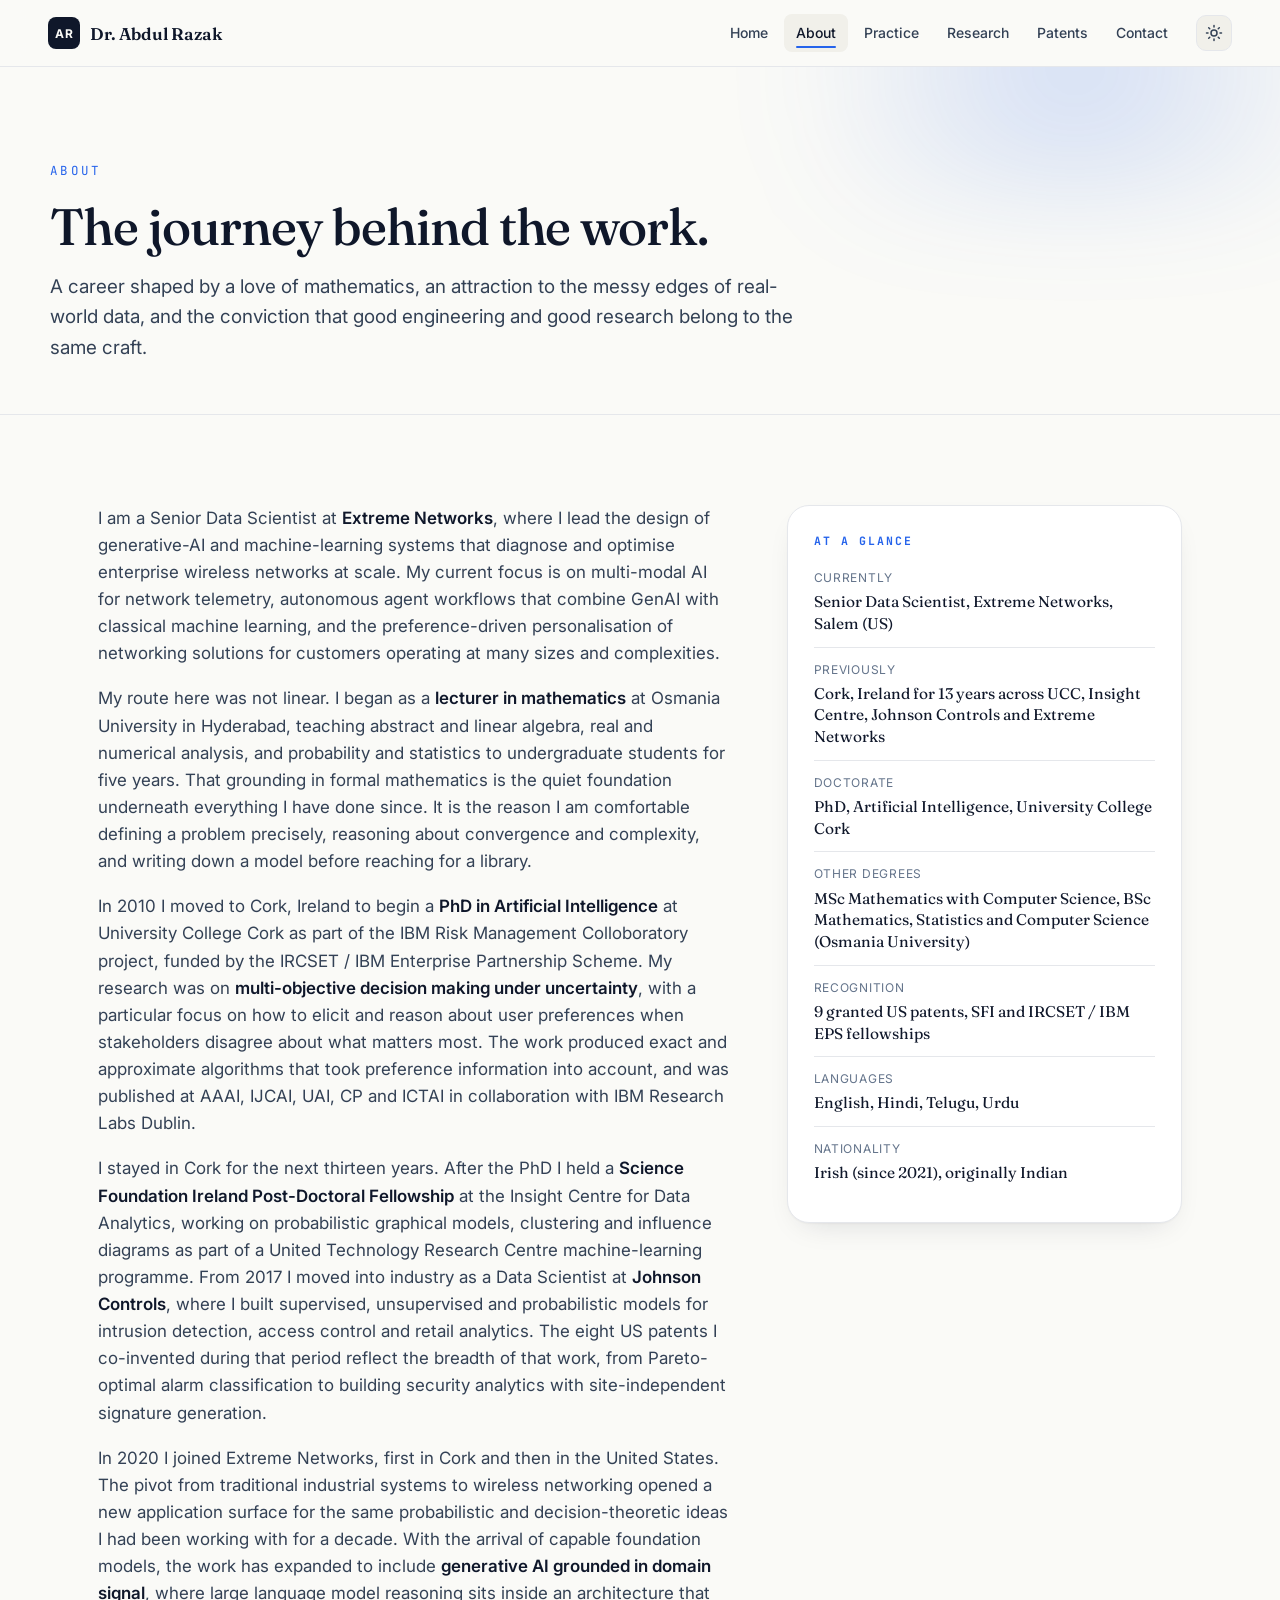
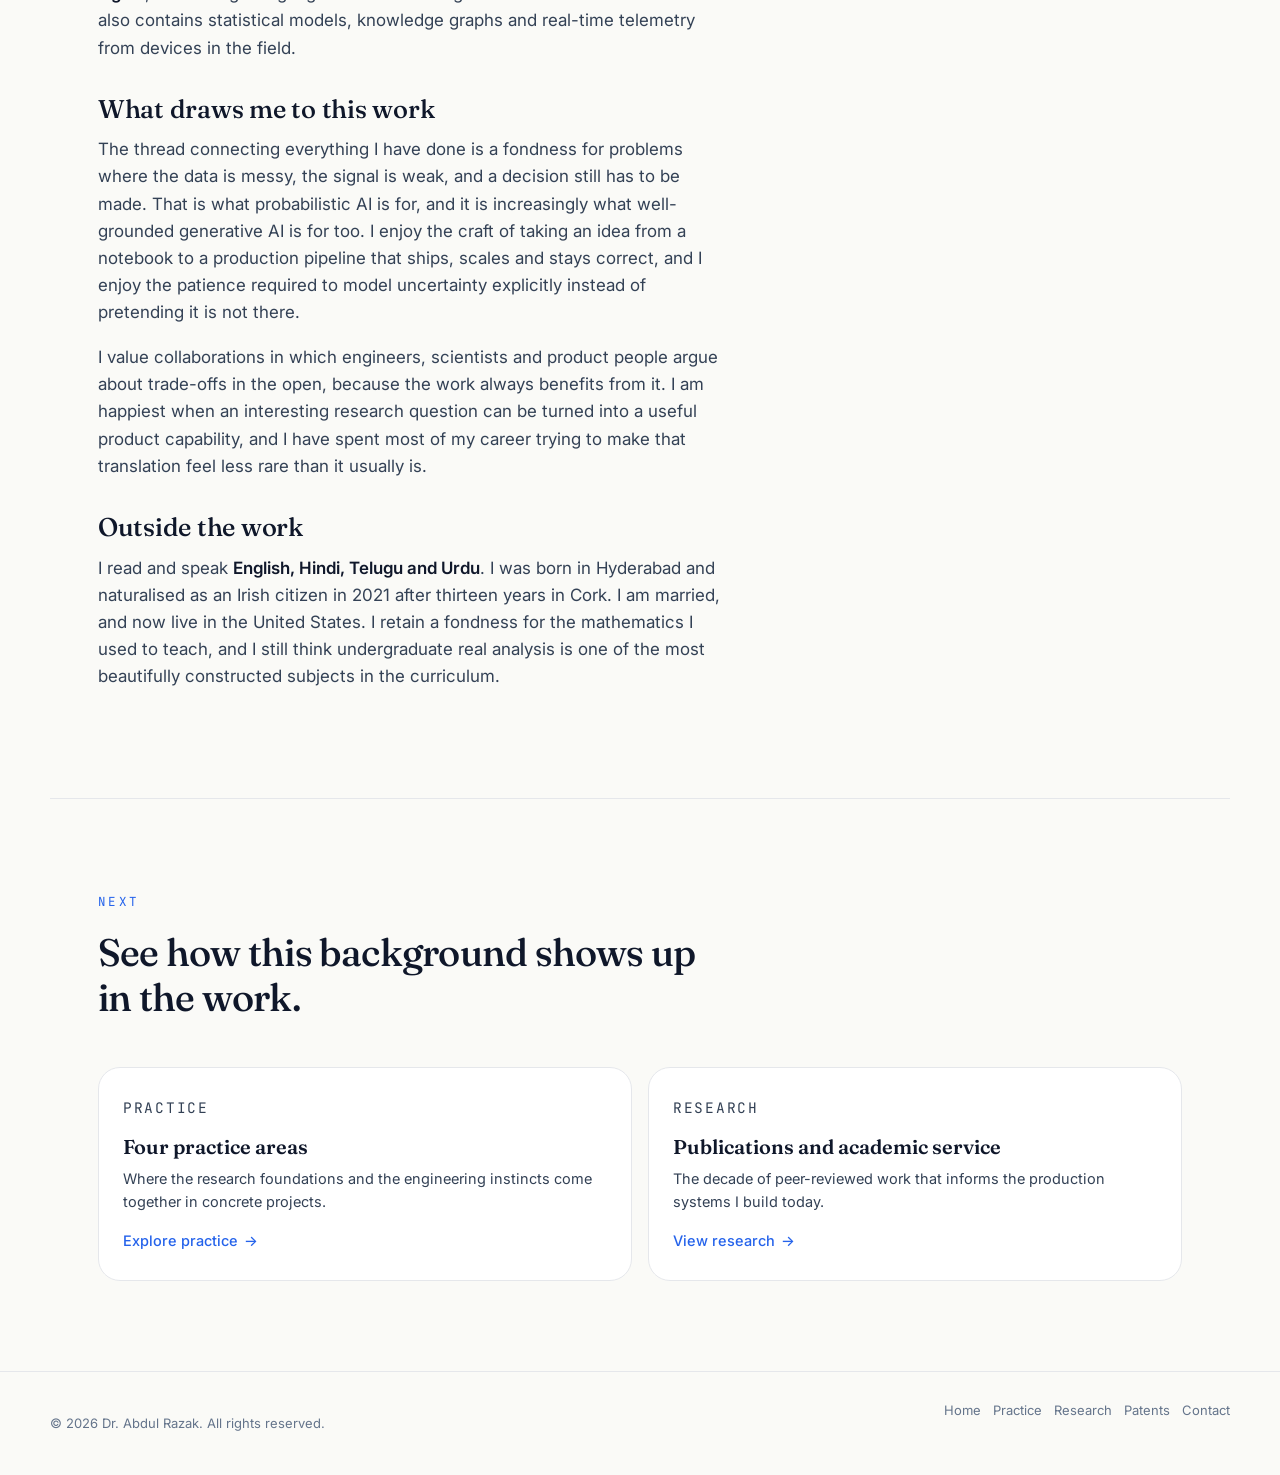
==== about.html @ fa335132 "Restructure into multi-page site with thematic practice areas Six pages: Home, About, Practice, Rese" ====
<!doctype html>
<html lang="en">
<head>
  <meta charset="utf-8" />
  <meta name="viewport" content="width=device-width, initial-scale=1" />
  <title>About, Dr. Abdul Razak</title>
  <meta name="description" content="The story behind the work: from teaching mathematics in Hyderabad to AI research in Cork and production GenAI in the United States." />

  <link rel="preconnect" href="https://fonts.googleapis.com" />
  <link rel="preconnect" href="https://fonts.gstatic.com" crossorigin />
  <link href="https://fonts.googleapis.com/css2?family=Fraunces:opsz,wght@9..144,300;9..144,400;9..144,500;9..144,600;9..144,700&family=Inter:wght@300;400;500;600;700&family=JetBrains+Mono:wght@400;500&display=swap" rel="stylesheet" />
  <link rel="stylesheet" href="assets/css/style.css" />
  <link rel="icon" type="image/svg+xml" href="data:image/svg+xml,%3Csvg xmlns='http://www.w3.org/2000/svg' viewBox='0 0 100 100'%3E%3Crect width='100' height='100' rx='22' fill='%23111827'/%3E%3Ctext x='50' y='62' text-anchor='middle' font-family='Inter,sans-serif' font-size='44' font-weight='700' fill='%23f8fafc'%3EAR%3C/text%3E%3C/svg%3E" />
</head>
<body>
  <a class="skip-link" href="#main">Skip to content</a>

  <header class="topbar">
    <a class="brand" href="./" aria-label="Home">
      <span class="brand-mark" aria-hidden="true">AR</span>
      <span class="brand-text">Dr. Abdul Razak</span>
    </a>
    <nav class="nav" aria-label="Primary">
      <a href="./">Home</a>
      <a href="about.html" aria-current="page">About</a>
      <a href="work.html">Practice</a>
      <a href="research.html">Research</a>
      <a href="patents.html">Patents</a>
      <a href="contact.html">Contact</a>
    </nav>
    <button class="theme-toggle" id="themeToggle" type="button" aria-label="Toggle color theme">
      <svg class="icon-sun" viewBox="0 0 24 24" fill="none" stroke="currentColor" stroke-width="2" stroke-linecap="round" stroke-linejoin="round" aria-hidden="true"><circle cx="12" cy="12" r="4"/><path d="M12 2v2M12 20v2M4.93 4.93l1.41 1.41M17.66 17.66l1.41 1.41M2 12h2M20 12h2M4.93 19.07l1.41-1.41M17.66 6.34l1.41-1.41"/></svg>
      <svg class="icon-moon" viewBox="0 0 24 24" fill="none" stroke="currentColor" stroke-width="2" stroke-linecap="round" stroke-linejoin="round" aria-hidden="true"><path d="M21 12.79A9 9 0 1 1 11.21 3 7 7 0 0 0 21 12.79z"/></svg>
    </button>
  </header>

  <main id="main">
    <section class="page-hero">
      <div class="page-hero-inner">
        <p class="eyebrow">About</p>
        <h1>The journey behind the work.</h1>
        <p class="lede">
          A career shaped by a love of mathematics, an attraction to the messy edges of real-world data,
          and the conviction that good engineering and good research belong to the same craft.
        </p>
      </div>
    </section>

    <section class="section">
      <div class="about-grid">
        <div class="prose">
          <h2 class="visually-hidden" style="position:absolute;left:-9999px">A short biography</h2>

          <p>
            I am a Senior Data Scientist at <strong>Extreme Networks</strong>, where I lead the design
            of generative-AI and machine-learning systems that diagnose and optimise enterprise wireless
            networks at scale. My current focus is on multi-modal AI for network telemetry, autonomous
            agent workflows that combine GenAI with classical machine learning, and the preference-driven
            personalisation of networking solutions for customers operating at many sizes and complexities.
          </p>

          <p>
            My route here was not linear. I began as a <strong>lecturer in mathematics</strong> at
            Osmania University in Hyderabad, teaching abstract and linear algebra, real and numerical
            analysis, and probability and statistics to undergraduate students for five years. That
            grounding in formal mathematics is the quiet foundation underneath everything I have done
            since. It is the reason I am comfortable defining a problem precisely, reasoning about
            convergence and complexity, and writing down a model before reaching for a library.
          </p>

          <p>
            In 2010 I moved to Cork, Ireland to begin a <strong>PhD in Artificial Intelligence</strong>
            at University College Cork as part of the IBM Risk Management Colloboratory project, funded
            by the IRCSET / IBM Enterprise Partnership Scheme. My research was on
            <strong>multi-objective decision making under uncertainty</strong>, with a particular focus
            on how to elicit and reason about user preferences when stakeholders disagree about what
            matters most. The work produced exact and approximate algorithms that took preference
            information into account, and was published at AAAI, IJCAI, UAI, CP and ICTAI in
            collaboration with IBM Research Labs Dublin.
          </p>

          <p>
            I stayed in Cork for the next thirteen years. After the PhD I held a
            <strong>Science Foundation Ireland Post-Doctoral Fellowship</strong> at the Insight Centre
            for Data Analytics, working on probabilistic graphical models, clustering and influence
            diagrams as part of a United Technology Research Centre machine-learning programme. From
            2017 I moved into industry as a Data Scientist at <strong>Johnson Controls</strong>, where
            I built supervised, unsupervised and probabilistic models for intrusion detection, access
            control and retail analytics. The eight US patents I co-invented during that period reflect
            the breadth of that work, from Pareto-optimal alarm classification to building security
            analytics with site-independent signature generation.
          </p>

          <p>
            In 2020 I joined Extreme Networks, first in Cork and then in the United States. The pivot
            from traditional industrial systems to wireless networking opened a new application surface
            for the same probabilistic and decision-theoretic ideas I had been working with for a
            decade. With the arrival of capable foundation models, the work has expanded to include
            <strong>generative AI grounded in domain signal</strong>, where large language model
            reasoning sits inside an architecture that also contains statistical models, knowledge
            graphs and real-time telemetry from devices in the field.
          </p>

          <h2 style="font-family:var(--serif);font-weight:500;font-size:1.6rem;line-height:1.2;letter-spacing:-0.01em;margin:32px 0 12px;color:var(--ink)">What draws me to this work</h2>

          <p>
            The thread connecting everything I have done is a fondness for problems where the data is
            messy, the signal is weak, and a decision still has to be made. That is what probabilistic
            AI is for, and it is increasingly what well-grounded generative AI is for too. I enjoy the
            craft of taking an idea from a notebook to a production pipeline that ships, scales and
            stays correct, and I enjoy the patience required to model uncertainty explicitly instead
            of pretending it is not there.
          </p>

          <p>
            I value collaborations in which engineers, scientists and product people argue about
            trade-offs in the open, because the work always benefits from it. I am happiest when an
            interesting research question can be turned into a useful product capability, and I have
            spent most of my career trying to make that translation feel less rare than it usually is.
          </p>

          <h2 style="font-family:var(--serif);font-weight:500;font-size:1.6rem;line-height:1.2;letter-spacing:-0.01em;margin:32px 0 12px;color:var(--ink)">Outside the work</h2>

          <p>
            I read and speak <strong>English, Hindi, Telugu and Urdu</strong>. I was born in Hyderabad
            and naturalised as an Irish citizen in 2021 after thirteen years in Cork. I am married, and
            now live in the United States. I retain a fondness for the mathematics I used to teach, and
            I still think undergraduate real analysis is one of the most beautifully constructed
            subjects in the curriculum.
          </p>
        </div>

        <aside class="about-side" aria-label="At a glance">
          <h3>At a glance</h3>
          <dl>
            <div>
              <dt>Currently</dt>
              <dd>Senior Data Scientist, Extreme Networks, Salem (US)</dd>
            </div>
            <div>
              <dt>Previously</dt>
              <dd>Cork, Ireland for 13 years across UCC, Insight Centre, Johnson Controls and Extreme Networks</dd>
            </div>
            <div>
              <dt>Doctorate</dt>
              <dd>PhD, Artificial Intelligence, University College Cork</dd>
            </div>
            <div>
              <dt>Other degrees</dt>
              <dd>MSc Mathematics with Computer Science, BSc Mathematics, Statistics and Computer Science (Osmania University)</dd>
            </div>
            <div>
              <dt>Recognition</dt>
              <dd>9 granted US patents, SFI and IRCSET / IBM EPS fellowships</dd>
            </div>
            <div>
              <dt>Languages</dt>
              <dd>English, Hindi, Telugu, Urdu</dd>
            </div>
            <div>
              <dt>Nationality</dt>
              <dd>Irish (since 2021), originally Indian</dd>
            </div>
          </dl>
        </aside>
      </div>
    </section>

    <section class="section">
      <header class="section-head">
        <p class="section-eyebrow">Next</p>
        <h2>See how this background shows up in the work.</h2>
      </header>
      <div class="navcards">
        <a class="navcard" href="work.html">
          <p class="navcard-eyebrow">Practice</p>
          <h3>Four practice areas</h3>
          <p>Where the research foundations and the engineering instincts come together in concrete projects.</p>
          <span class="btn-arrow">Explore practice</span>
        </a>
        <a class="navcard" href="research.html">
          <p class="navcard-eyebrow">Research</p>
          <h3>Publications and academic service</h3>
          <p>The decade of peer-reviewed work that informs the production systems I build today.</p>
          <span class="btn-arrow">View research</span>
        </a>
      </div>
    </section>
  </main>

  <footer class="foot">
    <div class="foot-inner">
      <p>&copy; <span id="year"></span> Dr. Abdul Razak. All rights reserved.</p>
      <nav class="foot-nav" aria-label="Site sections">
        <a href="./">Home</a>
        <a href="work.html">Practice</a>
        <a href="research.html">Research</a>
        <a href="patents.html">Patents</a>
        <a href="contact.html">Contact</a>
      </nav>
    </div>
  </footer>

  <script src="assets/js/main.js" defer></script>
</body>
</html>
---- assets/css/style.css ----
:root {
  --bg: #fafaf7;
  --bg-elev: #ffffff;
  --bg-soft: #f1f0ea;
  --ink: #0f172a;
  --ink-soft: #334155;
  --ink-mute: #64748b;
  --line: #e5e7eb;
  --line-strong: #cbd5e1;
  --accent: #2563eb;
  --accent-deep: #1d4ed8;
  --accent-soft: #dbeafe;
  --gold: #b45309;
  --shadow: 0 1px 2px rgba(15, 23, 42, 0.04), 0 12px 32px -16px rgba(15, 23, 42, 0.18);
  --shadow-lg: 0 2px 4px rgba(15, 23, 42, 0.05), 0 32px 64px -32px rgba(15, 23, 42, 0.25);
  --radius: 14px;
  --radius-lg: 22px;
  --maxw: 1180px;
  --maxw-text: 760px;
  --serif: "Fraunces", "Iowan Old Style", "Apple Garamond", Georgia, serif;
  --sans: "Inter", system-ui, -apple-system, "Segoe UI", Roboto, sans-serif;
  --mono: "JetBrains Mono", ui-monospace, SFMono-Regular, Menlo, monospace;
}

html[data-theme="dark"] {
  --bg: #0b1020;
  --bg-elev: #111729;
  --bg-soft: #161e36;
  --ink: #f1f5f9;
  --ink-soft: #cbd5e1;
  --ink-mute: #94a3b8;
  --line: #1f2a44;
  --line-strong: #2c3a5c;
  --accent: #60a5fa;
  --accent-deep: #93c5fd;
  --accent-soft: #1e3a8a;
  --gold: #fbbf24;
  --shadow: 0 1px 2px rgba(0, 0, 0, 0.3), 0 16px 40px -16px rgba(0, 0, 0, 0.55);
  --shadow-lg: 0 2px 4px rgba(0, 0, 0, 0.35), 0 40px 80px -32px rgba(0, 0, 0, 0.65);
}

* { box-sizing: border-box; }
html { scroll-behavior: smooth; }
html, body {
  margin: 0;
  background: var(--bg);
  color: var(--ink);
  font-family: var(--sans);
  font-size: 16px;
  line-height: 1.6;
  -webkit-font-smoothing: antialiased;
  text-rendering: optimizeLegibility;
}
img, svg { max-width: 100%; display: block; }
a {
  color: var(--accent);
  text-decoration: none;
  text-underline-offset: 3px;
  transition: color 160ms ease;
}
a:hover { color: var(--accent-deep); text-decoration: underline; }

.skip-link {
  position: absolute; top: -100px; left: 16px;
  background: var(--ink); color: var(--bg);
  padding: 10px 14px; border-radius: 8px;
  z-index: 100;
}
.skip-link:focus { top: 16px; }

/* ---------- Topbar ---------- */
.topbar {
  position: sticky; top: 0; z-index: 50;
  display: flex; align-items: center; gap: 16px;
  padding: 14px clamp(20px, 4vw, 48px);
  background: color-mix(in oklab, var(--bg) 88%, transparent);
  backdrop-filter: saturate(140%) blur(12px);
  -webkit-backdrop-filter: saturate(140%) blur(12px);
  border-bottom: 1px solid var(--line);
}

.brand {
  display: inline-flex; align-items: center; gap: 10px;
  color: var(--ink); font-weight: 600;
}
.brand:hover { text-decoration: none; color: var(--ink); }

.brand-mark {
  display: inline-grid; place-items: center;
  width: 32px; height: 32px;
  background: var(--ink); color: var(--bg);
  border-radius: 8px;
  font-family: var(--sans);
  font-weight: 700; font-size: 12px; letter-spacing: 0.5px;
}

.brand-text { font-family: var(--serif); font-size: 17px; letter-spacing: -0.01em; }

.nav {
  display: flex; flex-wrap: wrap; gap: 4px;
  margin-left: auto;
}
.nav a {
  position: relative;
  padding: 8px 12px;
  color: var(--ink-soft);
  font-size: 14px; font-weight: 500;
  border-radius: 8px;
  transition: background 160ms ease, color 160ms ease;
}
.nav a:hover {
  color: var(--ink); background: var(--bg-soft); text-decoration: none;
}
.nav a[aria-current="page"] {
  color: var(--ink);
  background: var(--bg-soft);
}
.nav a[aria-current="page"]::after {
  content: "";
  position: absolute;
  left: 12px; right: 12px; bottom: 4px;
  height: 2px;
  background: var(--accent);
  border-radius: 2px;
}

.theme-toggle {
  display: inline-grid; place-items: center;
  width: 36px; height: 36px;
  background: var(--bg-soft);
  color: var(--ink-soft);
  border: 1px solid var(--line);
  border-radius: 10px;
  cursor: pointer;
  transition: background 160ms ease, color 160ms ease;
}
.theme-toggle:hover { color: var(--ink); background: var(--bg-elev); }
.theme-toggle svg { width: 18px; height: 18px; }
.theme-toggle .icon-moon { display: none; }
html[data-theme="dark"] .theme-toggle .icon-sun { display: none; }
html[data-theme="dark"] .theme-toggle .icon-moon { display: block; }

/* ---------- Home hero ---------- */
.hero {
  position: relative;
  padding: clamp(56px, 9vw, 120px) clamp(20px, 4vw, 48px) clamp(40px, 6vw, 80px);
  overflow: hidden;
}

.hero::before {
  content: "";
  position: absolute; inset: -30% -10% auto auto;
  width: 70%; height: 70%;
  background: radial-gradient(circle at 30% 40%, color-mix(in oklab, var(--accent) 22%, transparent), transparent 60%);
  filter: blur(40px);
  pointer-events: none;
  z-index: 0;
}
.hero::after {
  content: "";
  position: absolute; inset: auto auto -30% -10%;
  width: 60%; height: 60%;
  background: radial-gradient(circle at 70% 60%, color-mix(in oklab, var(--gold) 16%, transparent), transparent 60%);
  filter: blur(50px);
  pointer-events: none;
  z-index: 0;
}

.hero-grid {
  position: relative; z-index: 1;
  max-width: var(--maxw);
  margin: 0 auto;
  display: grid;
  grid-template-columns: minmax(0, 1.6fr) minmax(0, 1fr);
  gap: clamp(32px, 5vw, 80px);
  align-items: center;
}
@media (max-width: 880px) { .hero-grid { grid-template-columns: 1fr; } }

.eyebrow, .section-eyebrow {
  display: inline-block;
  font-family: var(--mono);
  font-size: 12.5px;
  letter-spacing: 0.18em;
  text-transform: uppercase;
  color: var(--accent);
  margin: 0 0 18px;
}

.display {
  font-family: var(--serif);
  font-weight: 500;
  font-size: clamp(2.6rem, 6vw, 4.4rem);
  line-height: 1.04;
  letter-spacing: -0.02em;
  margin: 0 0 22px;
  color: var(--ink);
}

.lede {
  font-size: clamp(1.05rem, 1.6vw, 1.2rem);
  color: var(--ink-soft);
  max-width: 60ch;
  margin: 0 0 28px;
}
.lede em { font-style: italic; color: var(--ink); }

.hero-cta {
  display: flex; flex-wrap: wrap; gap: 12px;
  margin-bottom: 28px;
}

.btn {
  display: inline-flex; align-items: center; gap: 8px;
  padding: 12px 20px;
  border-radius: 999px;
  font-weight: 500;
  font-size: 14.5px;
  border: 1px solid transparent;
  cursor: pointer;
  transition: transform 160ms ease, background 160ms ease, color 160ms ease, border-color 160ms ease, box-shadow 160ms ease;
}
.btn:hover { text-decoration: none; transform: translateY(-1px); }

.btn-primary {
  background: var(--ink); color: var(--bg);
  box-shadow: var(--shadow);
}
.btn-primary:hover { background: var(--accent-deep); color: #fff; }

.btn-ghost {
  background: transparent;
  color: var(--ink);
  border-color: var(--line-strong);
}
.btn-ghost:hover { border-color: var(--ink); background: var(--bg-elev); }
.btn-ghost svg { width: 16px; height: 16px; }

.btn-arrow {
  display: inline-flex; align-items: center; gap: 6px;
  font-family: var(--sans);
  font-weight: 500;
  font-size: 14.5px;
}
.btn-arrow::after {
  content: "\2192";
  transition: transform 200ms ease;
}
.btn-arrow:hover::after { transform: translateX(4px); }

/* Quicklinks (used on Contact) */
.quicklinks {
  list-style: none; padding: 0; margin: 0;
  display: flex; flex-wrap: wrap; gap: 6px 4px;
}
.quicklinks li::after {
  content: "\b7";
  color: var(--ink-mute);
  margin-left: 4px;
}
.quicklinks li:last-child::after { content: ""; }
.quicklinks a {
  display: inline-block;
  font-size: 13.5px;
  color: var(--ink-mute);
  padding: 4px 6px;
  border-radius: 6px;
}
.quicklinks a:hover { color: var(--accent); background: var(--bg-soft); text-decoration: none; }

.hero-stats {
  display: grid;
  grid-template-columns: 1fr 1fr;
  gap: 12px;
  padding: 24px;
  background: var(--bg-elev);
  border: 1px solid var(--line);
  border-radius: var(--radius-lg);
  box-shadow: var(--shadow-lg);
}

.stat {
  display: flex; flex-direction: column; gap: 4px;
  padding: 16px;
  background: var(--bg-soft);
  border-radius: var(--radius);
}
.stat-num {
  font-family: var(--serif);
  font-weight: 600;
  font-size: clamp(1.8rem, 3vw, 2.4rem);
  color: var(--ink);
  letter-spacing: -0.02em;
  line-height: 1;
}
.stat-label {
  font-size: 12.5px;
  color: var(--ink-mute);
  letter-spacing: 0.02em;
}

/* ---------- Inner-page hero (used on every page except Home) ---------- */
.page-hero {
  position: relative;
  padding: clamp(48px, 7vw, 96px) clamp(20px, 4vw, 48px) clamp(28px, 4vw, 56px);
  overflow: hidden;
  border-bottom: 1px solid var(--line);
}
.page-hero::before {
  content: "";
  position: absolute; inset: -40% -20% auto auto;
  width: 60%; height: 80%;
  background: radial-gradient(circle at 40% 50%, color-mix(in oklab, var(--accent) 18%, transparent), transparent 60%);
  filter: blur(50px);
  pointer-events: none;
  z-index: 0;
}
.page-hero-inner {
  position: relative; z-index: 1;
  max-width: var(--maxw);
  margin: 0 auto;
}
.page-hero h1 {
  font-family: var(--serif);
  font-weight: 500;
  font-size: clamp(2rem, 4.5vw, 3.2rem);
  line-height: 1.08;
  letter-spacing: -0.02em;
  margin: 0 0 18px;
  color: var(--ink);
  max-width: 22ch;
}
.page-hero .lede {
  font-size: clamp(1.05rem, 1.5vw, 1.18rem);
  max-width: 64ch;
  margin: 0;
}

/* ---------- Generic sections ---------- */
.section {
  max-width: var(--maxw);
  margin: 0 auto;
  padding: clamp(56px, 7vw, 96px) clamp(20px, 4vw, 48px);
}
.section + .section { border-top: 1px solid var(--line); }

.section-head {
  margin: 0 0 clamp(28px, 4vw, 48px);
  max-width: 60ch;
}
.section-head.center { margin-inline: auto; text-align: center; }
.section-head h2 {
  font-family: var(--serif);
  font-weight: 500;
  font-size: clamp(1.7rem, 3.2vw, 2.4rem);
  line-height: 1.15;
  letter-spacing: -0.02em;
  margin: 0;
  color: var(--ink);
}
.section-sub {
  margin-top: 14px;
  color: var(--ink-mute);
  font-size: 15px;
}

.prose p {
  font-size: 1.06rem;
  color: var(--ink-soft);
  max-width: var(--maxw-text);
  margin: 0 0 18px;
}
.prose strong { color: var(--ink); font-weight: 600; }
.prose em { color: var(--ink); font-style: italic; }

/* ---------- Practice area (work page) ---------- */
.practice {
  display: grid;
  grid-template-columns: minmax(0, 220px) minmax(0, 1fr);
  gap: clamp(20px, 4vw, 56px);
  padding: clamp(36px, 5vw, 56px) 0;
  border-top: 1px solid var(--line);
}
.practice:first-of-type { border-top: none; padding-top: 0; }
@media (max-width: 760px) { .practice { grid-template-columns: 1fr; } }

.practice-side {
  display: flex; flex-direction: column; gap: 12px;
  position: sticky;
  top: 90px;
  align-self: start;
}
@media (max-width: 760px) { .practice-side { position: static; } }

.practice-num {
  font-family: var(--mono);
  font-size: 11.5px;
  letter-spacing: 0.18em;
  color: var(--ink-mute);
}
.practice-side h3 {
  font-family: var(--serif);
  font-weight: 500;
  font-size: 1.55rem;
  line-height: 1.15;
  letter-spacing: -0.01em;
  margin: 0;
  color: var(--ink);
}
.practice-tag {
  display: inline-block;
  font-family: var(--mono);
  font-size: 11.5px;
  letter-spacing: 0.08em;
  color: var(--gold);
}

.practice-body p {
  font-size: 1.05rem;
  color: var(--ink-soft);
  max-width: 64ch;
  margin: 0 0 16px;
}
.practice-body strong { color: var(--ink); font-weight: 600; }
.practice-body em { color: var(--ink); font-style: italic; }

.practice-pillset {
  display: flex; flex-wrap: wrap; gap: 6px;
  margin-top: 18px;
  padding-top: 18px;
  border-top: 1px dashed var(--line);
}
.practice-pillset span {
  display: inline-block;
  padding: 4px 10px;
  font-family: var(--mono);
  font-size: 11.5px;
  letter-spacing: 0.02em;
  color: var(--ink-soft);
  background: var(--bg-soft);
  border: 1px solid var(--line);
  border-radius: 999px;
}

.practice-foot {
  margin-top: 8px;
  font-family: var(--mono);
  font-size: 12px;
  letter-spacing: 0.06em;
  color: var(--ink-mute);
}

/* ---------- About ---------- */
.about-grid {
  display: grid;
  grid-template-columns: minmax(0, 1.6fr) minmax(0, 1fr);
  gap: clamp(28px, 5vw, 56px);
  align-items: start;
}
@media (max-width: 880px) { .about-grid { grid-template-columns: 1fr; } }

.about-side {
  padding: 26px;
  background: var(--bg-elev);
  border: 1px solid var(--line);
  border-radius: var(--radius-lg);
  box-shadow: var(--shadow);
  position: sticky;
  top: 90px;
}
@media (max-width: 880px) { .about-side { position: static; } }

.about-side h3 {
  font-family: var(--mono);
  font-size: 11.5px;
  letter-spacing: 0.18em;
  text-transform: uppercase;
  color: var(--accent);
  margin: 0 0 18px;
}
.about-side dl { margin: 0; }
.about-side dl > div {
  padding: 12px 0;
  border-top: 1px solid var(--line);
}
.about-side dl > div:first-child { border-top: none; padding-top: 0; }
.about-side dt {
  font-size: 12px;
  letter-spacing: 0.06em;
  text-transform: uppercase;
  color: var(--ink-mute);
  margin-bottom: 4px;
}
.about-side dd {
  margin: 0;
  font-family: var(--serif);
  font-size: 15.5px;
  color: var(--ink);
  line-height: 1.4;
}
.about-side .muted {
  font-family: var(--sans);
  font-size: 13px;
  color: var(--ink-mute);
}

/* ---------- Cards (used on multiple pages) ---------- */
.cards {
  display: grid;
  grid-template-columns: repeat(auto-fill, minmax(280px, 1fr));
  gap: 16px;
}
.card {
  position: relative;
  display: flex; flex-direction: column;
  padding: 22px;
  background: var(--bg-elev);
  border: 1px solid var(--line);
  border-radius: var(--radius);
  transition: transform 200ms ease, box-shadow 200ms ease, border-color 200ms ease;
}
.card:hover {
  transform: translateY(-2px);
  box-shadow: var(--shadow);
  border-color: var(--line-strong);
}
.card-year, .card-venue {
  display: inline-block;
  font-family: var(--mono);
  font-size: 11.5px;
  letter-spacing: 0.1em;
  text-transform: uppercase;
  color: var(--ink-mute);
  margin: 0 0 10px;
}
.card.pub .card-venue {
  color: var(--gold);
  font-weight: 600;
}
.card h3 {
  font-family: var(--serif);
  font-weight: 500;
  font-size: 1.05rem;
  line-height: 1.35;
  letter-spacing: -0.005em;
  margin: 0 0 12px;
  color: var(--ink);
}
.card-authors {
  margin: auto 0 0;
  font-size: 13px;
  color: var(--ink-mute);
}

/* Nav cards (home page) */
.navcards {
  display: grid;
  grid-template-columns: repeat(auto-fit, minmax(260px, 1fr));
  gap: 16px;
}
.navcard {
  position: relative;
  display: flex; flex-direction: column;
  padding: 28px 24px;
  background: var(--bg-elev);
  border: 1px solid var(--line);
  border-radius: var(--radius-lg);
  color: var(--ink);
  overflow: hidden;
  transition: transform 220ms ease, box-shadow 220ms ease, border-color 220ms ease;
}
.navcard:hover {
  color: var(--ink);
  text-decoration: none;
  transform: translateY(-2px);
  box-shadow: var(--shadow);
  border-color: var(--line-strong);
}
.navcard::before {
  content: "";
  position: absolute;
  inset: auto 0 0 0;
  height: 3px;
  background: linear-gradient(90deg, var(--accent), color-mix(in oklab, var(--gold) 80%, var(--accent)));
  transform: scaleX(0);
  transform-origin: left center;
  transition: transform 320ms ease;
}
.navcard:hover::before { transform: scaleX(1); }

.navcard-eyebrow {
  font-family: var(--mono);
  font-size: 11.5px;
  letter-spacing: 0.12em;
  text-transform: uppercase;
  color: var(--accent);
  margin: 0 0 10px;
}
.navcard h3 {
  font-family: var(--serif);
  font-weight: 600;
  font-size: 1.25rem;
  line-height: 1.2;
  margin: 0 0 8px;
  color: var(--ink);
}
.navcard p {
  margin: 0 0 16px;
  font-size: 14.5px;
  color: var(--ink-soft);
}
.navcard .btn-arrow { margin-top: auto; color: var(--accent); }

/* ---------- Education ---------- */
.edu {
  display: grid;
  grid-template-columns: repeat(auto-fit, minmax(280px, 1fr));
  gap: 16px;
}
.edu-item {
  padding: 22px;
  background: var(--bg-elev);
  border: 1px solid var(--line);
  border-radius: var(--radius);
}
.edu-period {
  font-family: var(--mono);
  font-size: 12px;
  letter-spacing: 0.08em;
  color: var(--ink-mute);
  margin: 0 0 8px;
}
.edu-item h3 {
  font-family: var(--serif);
  font-weight: 600;
  font-size: 1.1rem;
  margin: 0 0 6px;
  color: var(--ink);
}
.edu-school {
  margin: 0;
  font-size: 14px;
  color: var(--ink-soft);
}

/* ---------- Patents groups ---------- */
.patent-group {
  margin-top: clamp(48px, 6vw, 72px);
}
.patent-group:first-of-type { margin-top: 0; }
.patent-group-head {
  display: flex;
  flex-wrap: wrap;
  align-items: baseline;
  gap: 12px;
  padding-bottom: 16px;
  margin-bottom: 24px;
  border-bottom: 1px solid var(--line);
}
.patent-group-head h2 {
  font-family: var(--serif);
  font-weight: 500;
  font-size: 1.5rem;
  letter-spacing: -0.01em;
  margin: 0;
  color: var(--ink);
}
.patent-group-head .count {
  font-family: var(--mono);
  font-size: 12px;
  letter-spacing: 0.1em;
  color: var(--ink-mute);
  padding: 4px 10px;
  background: var(--bg-soft);
  border: 1px solid var(--line);
  border-radius: 999px;
}
.patent-group-intro {
  max-width: 64ch;
  margin: -8px 0 24px;
  color: var(--ink-soft);
  font-size: 1.02rem;
}

/* ---------- Bullets (used in research talks / reviewing) ---------- */
.bullets-plain {
  list-style: none; padding: 0; margin: 0;
  color: var(--ink-soft);
  max-width: 70ch;
}
.bullets-plain li {
  padding: 12px 0;
  border-bottom: 1px dashed var(--line);
}
.bullets-plain li:last-child { border-bottom: none; }
.bullets-plain strong { color: var(--ink); font-weight: 600; }

/* ---------- Two col ---------- */
.two-col {
  display: grid;
  grid-template-columns: 1fr 1fr;
  gap: 32px;
}
@media (max-width: 760px) { .two-col { grid-template-columns: 1fr; } }
.two-col h3 {
  font-family: var(--serif);
  font-weight: 600;
  font-size: 1.15rem;
  margin: 0 0 12px;
  color: var(--ink);
}
.two-col h3.mt { margin-top: 28px; }

/* ---------- Contact ---------- */
.contact-grid {
  display: grid;
  grid-template-columns: repeat(auto-fit, minmax(240px, 1fr));
  gap: 14px;
}
.contact-card {
  display: flex; flex-direction: column; gap: 6px;
  padding: 24px;
  background: var(--bg-elev);
  border: 1px solid var(--line);
  border-radius: var(--radius);
  color: var(--ink);
  transition: transform 200ms ease, border-color 200ms ease, box-shadow 200ms ease;
}
.contact-card:hover {
  color: var(--ink);
  text-decoration: none;
  transform: translateY(-2px);
  border-color: var(--accent);
  box-shadow: var(--shadow);
}
.contact-label {
  font-family: var(--mono);
  font-size: 11.5px;
  letter-spacing: 0.14em;
  text-transform: uppercase;
  color: var(--ink-mute);
}
.contact-value {
  font-family: var(--serif);
  font-size: 1.1rem;
  color: var(--ink);
}
.contact-card .hint {
  margin-top: 4px;
  font-size: 13px;
  color: var(--ink-mute);
}

/* ---------- Skills (used on About / Practice) ---------- */
.skill-grid {
  display: grid;
  grid-template-columns: repeat(auto-fit, minmax(220px, 1fr));
  gap: 20px;
}
.skill-col h3 {
  font-family: var(--mono);
  font-size: 12px;
  letter-spacing: 0.12em;
  text-transform: uppercase;
  color: var(--accent);
  margin: 0 0 14px;
}
.skill-col ul {
  list-style: none;
  padding: 0; margin: 0;
}
.skill-col li {
  padding: 8px 0;
  font-size: 14.5px;
  color: var(--ink-soft);
  border-bottom: 1px solid var(--line);
}
.skill-col li:last-child { border-bottom: none; }

/* ---------- Footer ---------- */
.foot {
  border-top: 1px solid var(--line);
  padding: 28px clamp(20px, 4vw, 48px);
  color: var(--ink-mute);
  font-size: 13px;
}
.foot-inner {
  max-width: var(--maxw);
  margin: 0 auto;
  display: flex; justify-content: space-between; gap: 16px; flex-wrap: wrap;
}
.foot-nav { display: flex; flex-wrap: wrap; gap: 12px; }
.foot-nav a { color: var(--ink-mute); }
.foot-nav a:hover { color: var(--accent); }

/* ---------- Reveal animation ---------- */
.reveal {
  opacity: 0;
  transform: translateY(16px);
  transition: opacity 700ms ease, transform 700ms ease;
}
.reveal.in {
  opacity: 1; transform: none;
}

@media (prefers-reduced-motion: reduce) {
  *, *::before, *::after {
    animation: none !important;
    transition: none !important;
    scroll-behavior: auto !important;
  }
}
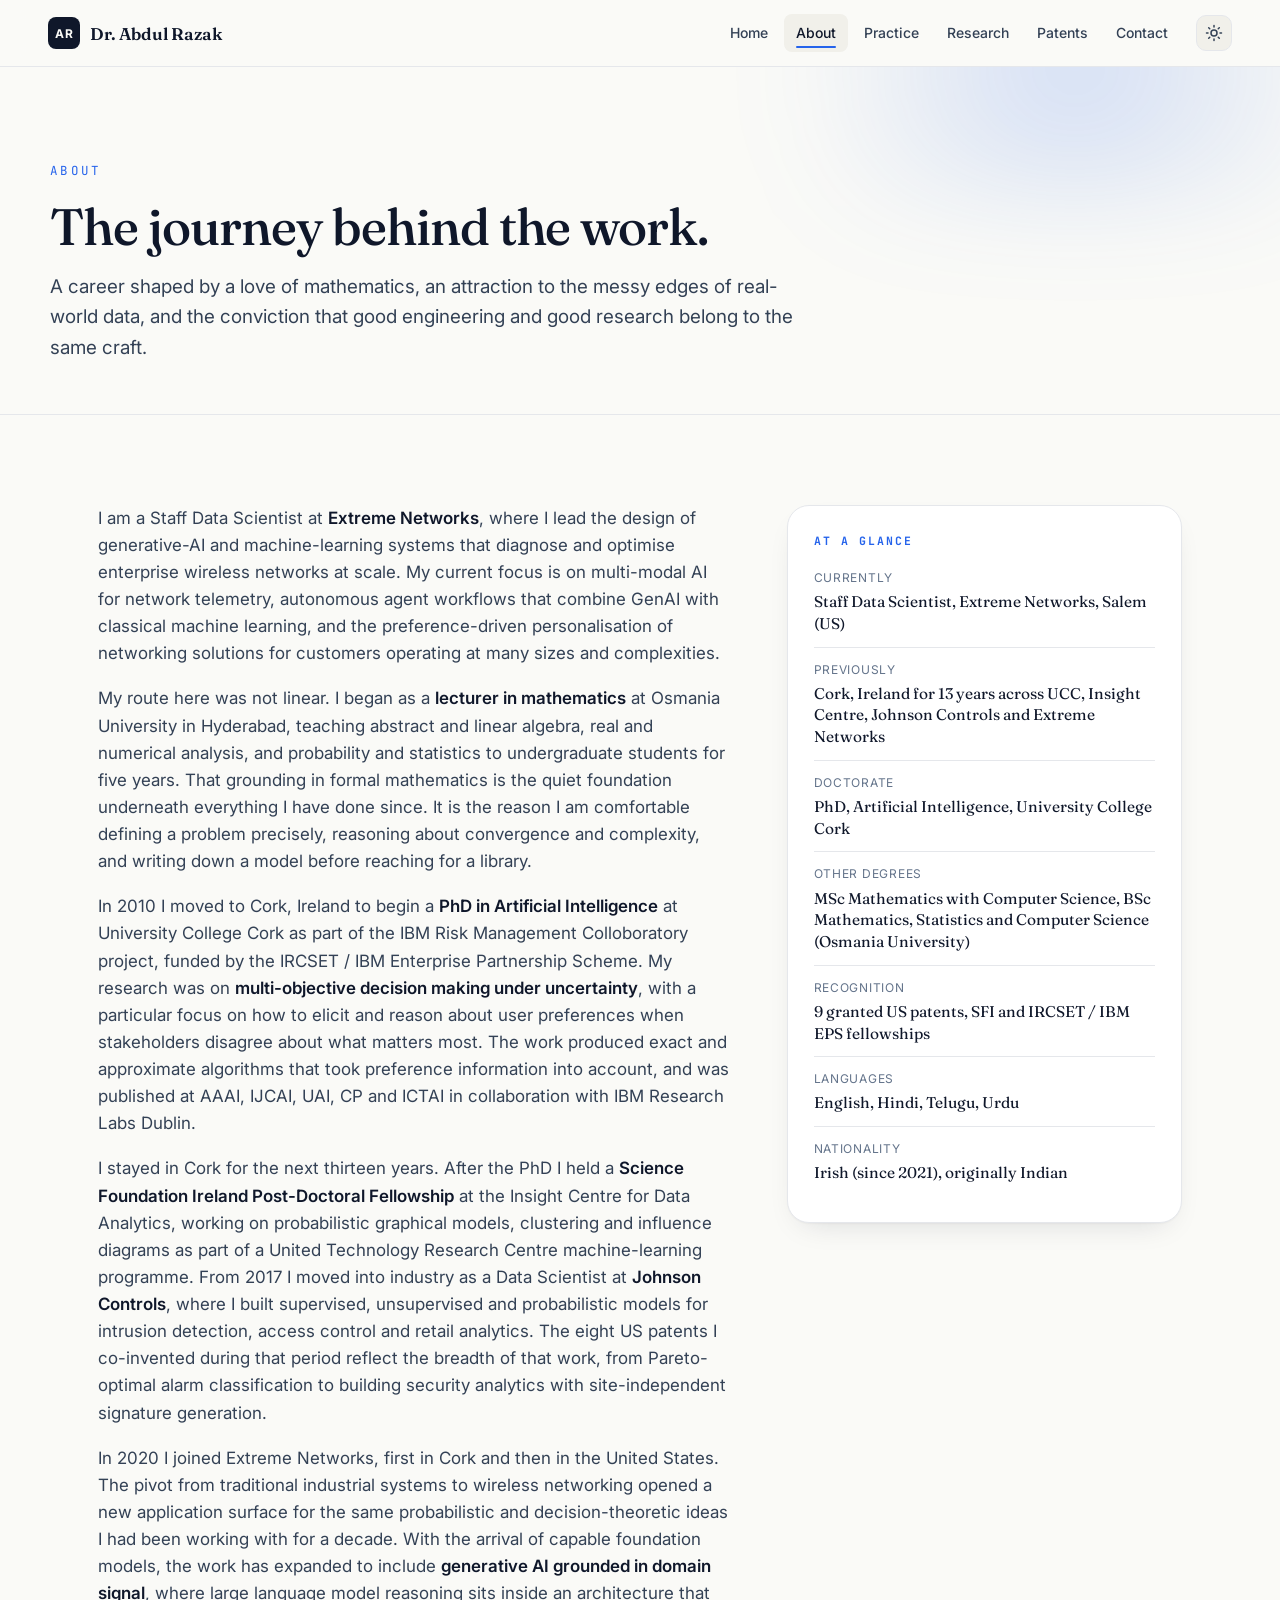
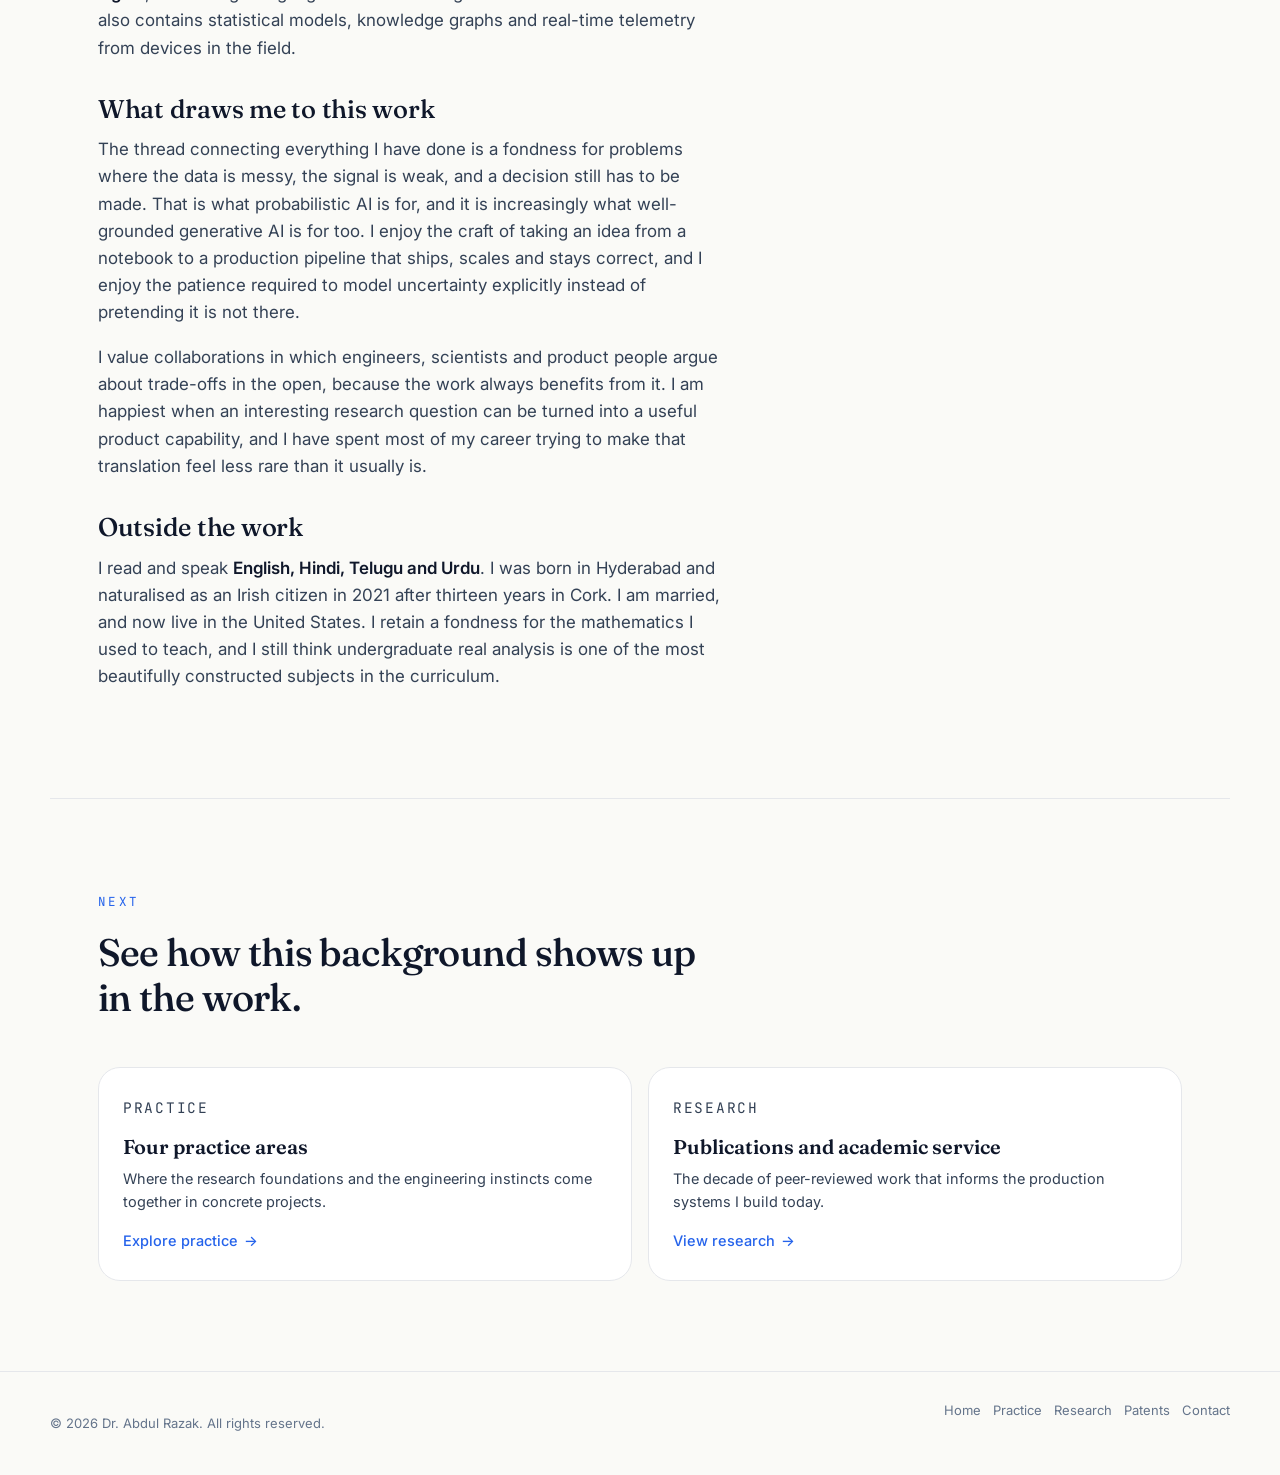
==== commit dfc590b9: "Update current role title to Staff Data Scientist Updates page title, meta description, Open Graph t" ====
--- a/about.html
+++ b/about.html
@@ -52,7 +52,7 @@
           <h2 class="visually-hidden" style="position:absolute;left:-9999px">A short biography</h2>
 
           <p>
-            I am a Senior Data Scientist at <strong>Extreme Networks</strong>, where I lead the design
+            I am a Staff Data Scientist at <strong>Extreme Networks</strong>, where I lead the design
             of generative-AI and machine-learning systems that diagnose and optimise enterprise wireless
             networks at scale. My current focus is on multi-modal AI for network telemetry, autonomous
             agent workflows that combine GenAI with classical machine learning, and the preference-driven
@@ -135,7 +135,7 @@
           <dl>
             <div>
               <dt>Currently</dt>
-              <dd>Senior Data Scientist, Extreme Networks, Salem (US)</dd>
+              <dd>Staff Data Scientist, Extreme Networks, Salem (US)</dd>
             </div>
             <div>
               <dt>Previously</dt>
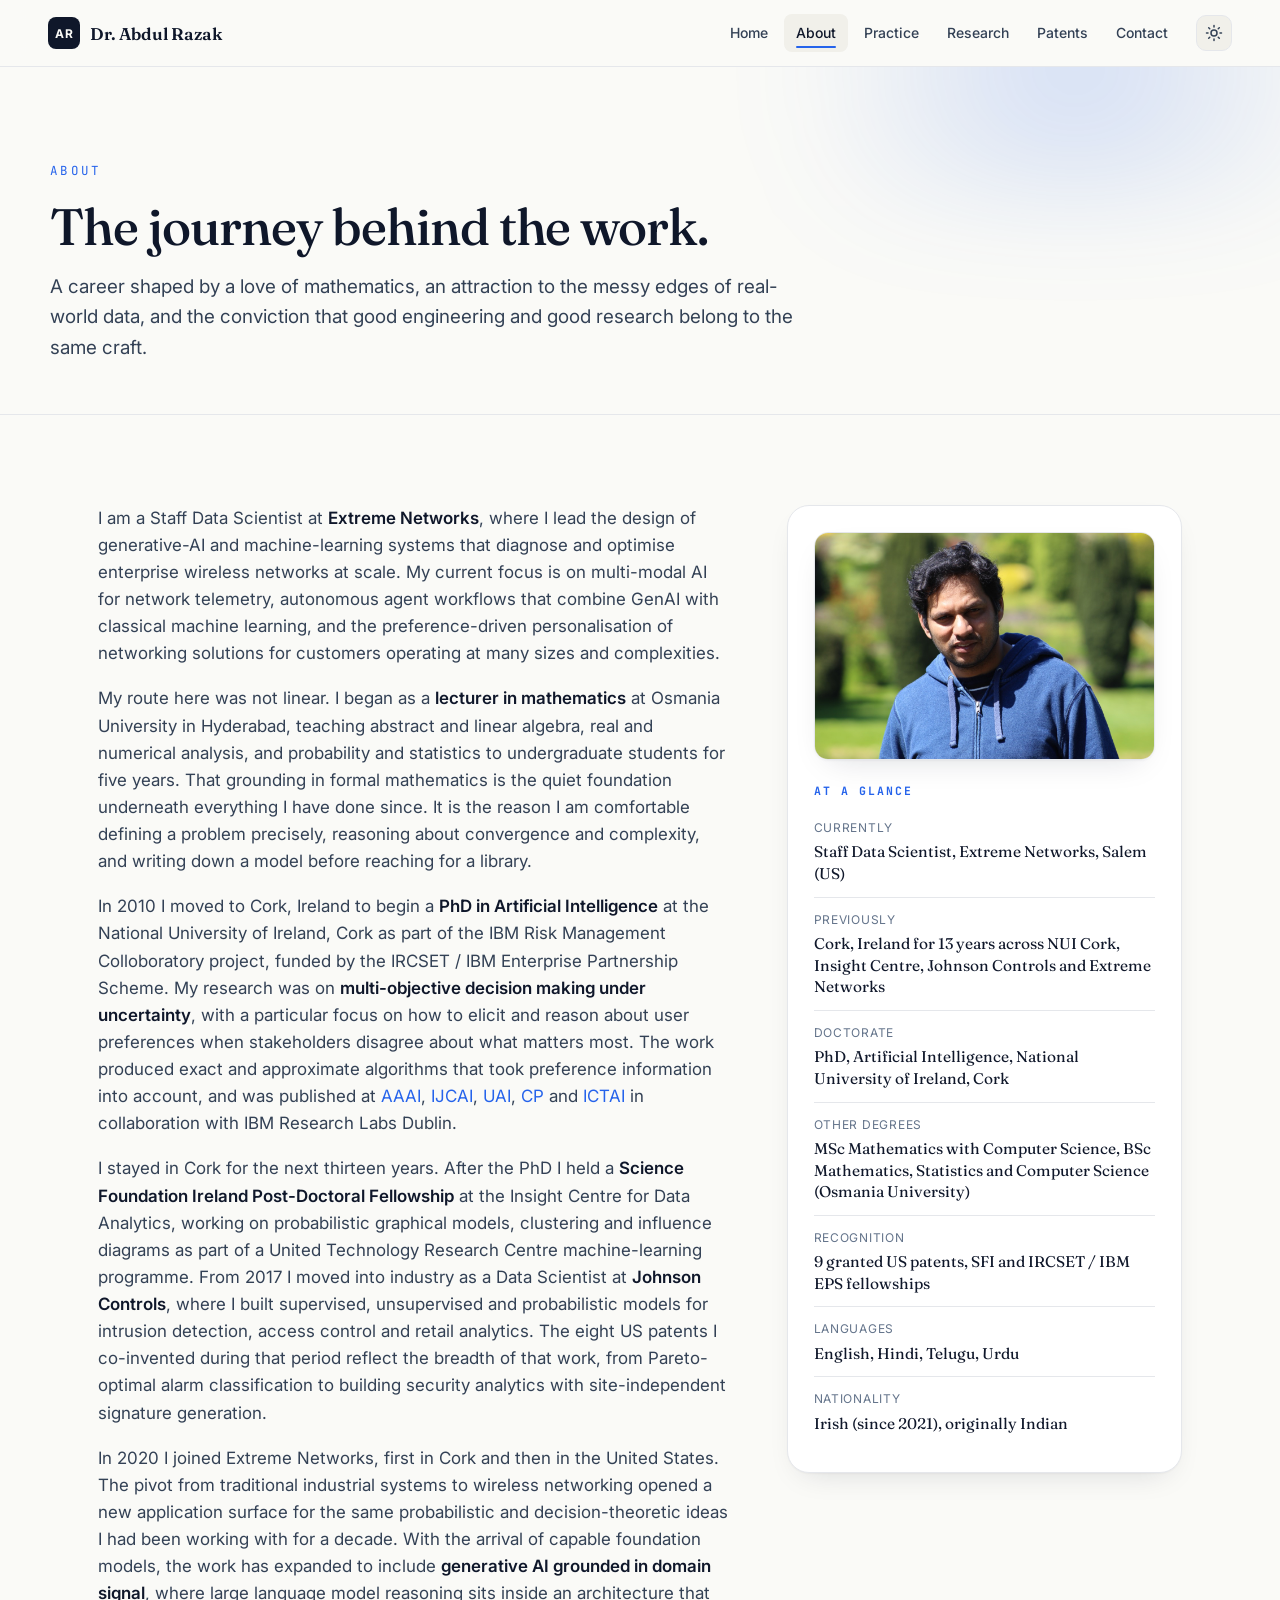
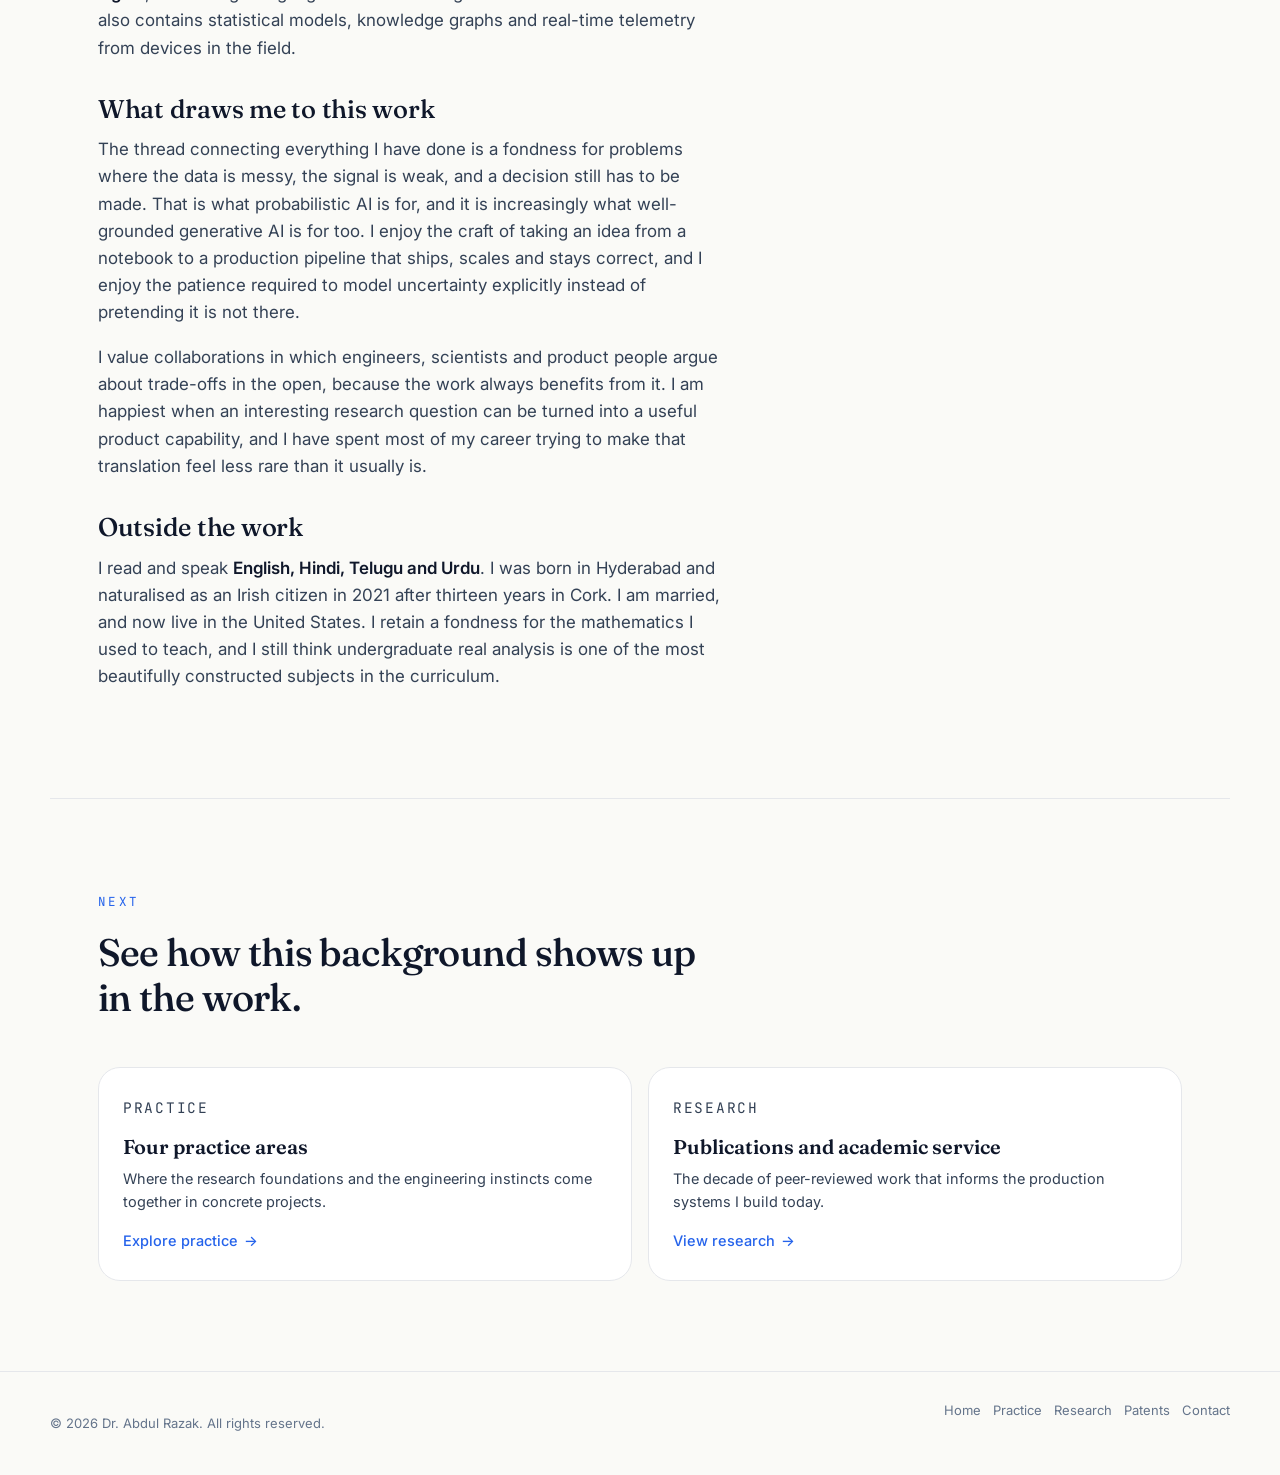
==== commit 458cacfc: "Add profile photo, rename university to NUI Cork, link conferences and thesis - Add optimized profil" ====
--- a/about.html
+++ b/about.html
@@ -70,13 +70,18 @@
 
           <p>
             In 2010 I moved to Cork, Ireland to begin a <strong>PhD in Artificial Intelligence</strong>
-            at University College Cork as part of the IBM Risk Management Colloboratory project, funded
+            at the National University of Ireland, Cork as part of the IBM Risk Management Colloboratory project, funded
             by the IRCSET / IBM Enterprise Partnership Scheme. My research was on
             <strong>multi-objective decision making under uncertainty</strong>, with a particular focus
             on how to elicit and reason about user preferences when stakeholders disagree about what
             matters most. The work produced exact and approximate algorithms that took preference
-            information into account, and was published at AAAI, IJCAI, UAI, CP and ICTAI in
-            collaboration with IBM Research Labs Dublin.
+            information into account, and was published at
+            <a href="https://aaai.org/" target="_blank" rel="noopener noreferrer" title="Association for the Advancement of Artificial Intelligence">AAAI</a>,
+            <a href="https://www.ijcai.org/" target="_blank" rel="noopener noreferrer" title="International Joint Conference on Artificial Intelligence">IJCAI</a>,
+            <a href="https://www.auai.org/" target="_blank" rel="noopener noreferrer" title="Conference on Uncertainty in Artificial Intelligence">UAI</a>,
+            <a href="https://www.a4cp.org/" target="_blank" rel="noopener noreferrer" title="International Conference on Principles and Practice of Constraint Programming">CP</a> and
+            <a href="https://ictai.computer.org/" target="_blank" rel="noopener noreferrer" title="IEEE International Conference on Tools with Artificial Intelligence">ICTAI</a>
+            in collaboration with IBM Research Labs Dublin.
           </p>
 
           <p>
@@ -131,6 +136,7 @@
         </div>
 
         <aside class="about-side" aria-label="At a glance">
+          <img class="profile-photo" src="assets/img/profile.jpg" width="1200" height="800" alt="Portrait of Dr. Abdul Razak" />
           <h3>At a glance</h3>
           <dl>
             <div>
@@ -139,11 +145,11 @@
             </div>
             <div>
               <dt>Previously</dt>
-              <dd>Cork, Ireland for 13 years across UCC, Insight Centre, Johnson Controls and Extreme Networks</dd>
+              <dd>Cork, Ireland for 13 years across NUI Cork, Insight Centre, Johnson Controls and Extreme Networks</dd>
             </div>
             <div>
               <dt>Doctorate</dt>
-              <dd>PhD, Artificial Intelligence, University College Cork</dd>
+              <dd>PhD, Artificial Intelligence, National University of Ireland, Cork</dd>
             </div>
             <div>
               <dt>Other degrees</dt>
--- a/assets/css/style.css
+++ b/assets/css/style.css
@@ -470,6 +470,16 @@
 }
 @media (max-width: 880px) { .about-side { position: static; } }
 
+.profile-photo {
+  display: block;
+  width: 100%;
+  height: auto;
+  border-radius: var(--radius);
+  border: 1px solid var(--line);
+  box-shadow: var(--shadow);
+  margin: 0 0 22px;
+}
+
 .about-side h3 {
   font-family: var(--mono);
   font-size: 11.5px;
@@ -536,6 +546,15 @@
 .card.pub .card-venue {
   color: var(--gold);
   font-weight: 600;
+}
+.card-venue a {
+  color: inherit;
+  text-decoration: none;
+  border-bottom: 1px dotted currentColor;
+}
+.card-venue a:hover {
+  color: var(--accent);
+  border-bottom-style: solid;
 }
 .card h3 {
   font-family: var(--serif);
@@ -642,6 +661,11 @@
   font-size: 14px;
   color: var(--ink-soft);
 }
+.edu-thesis {
+  margin: 8px 0 0;
+  font-size: 14px;
+  color: var(--ink-soft);
+}
 
 /* ---------- Patents groups ---------- */
 .patent-group {
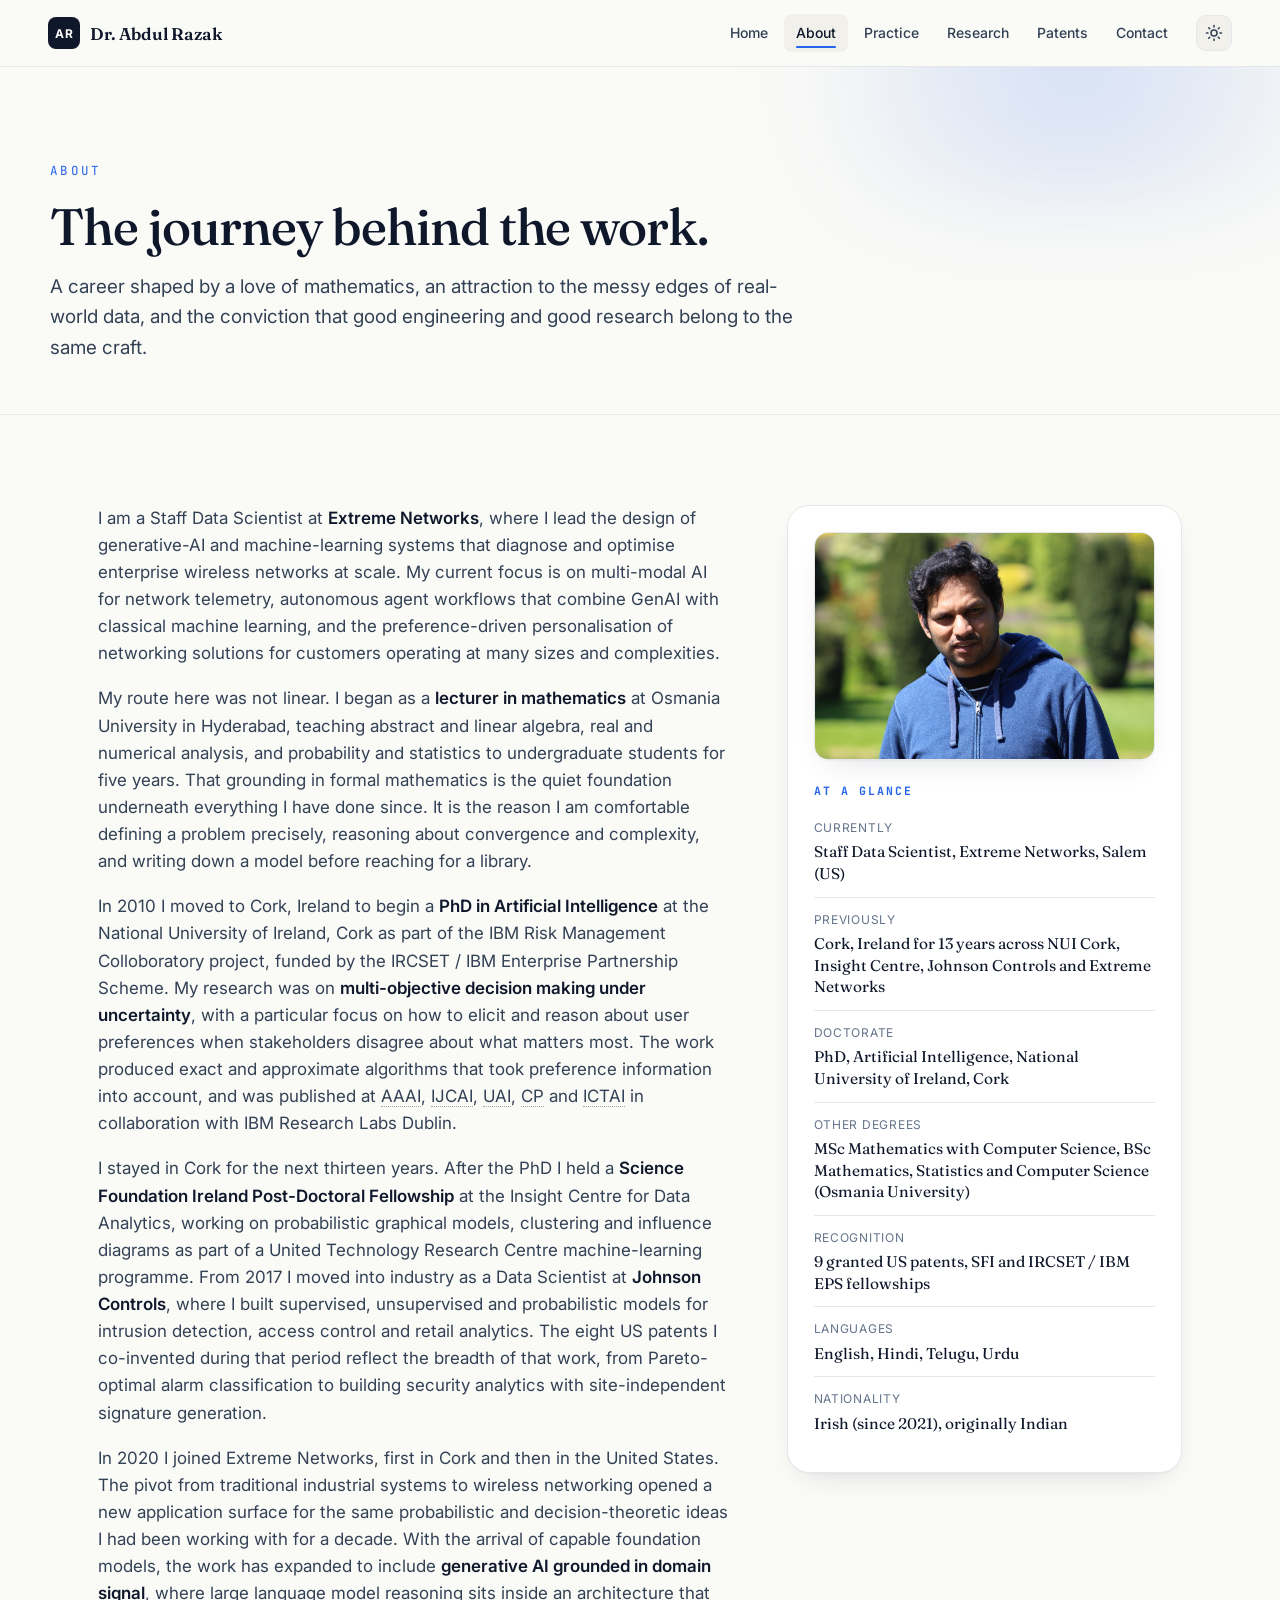
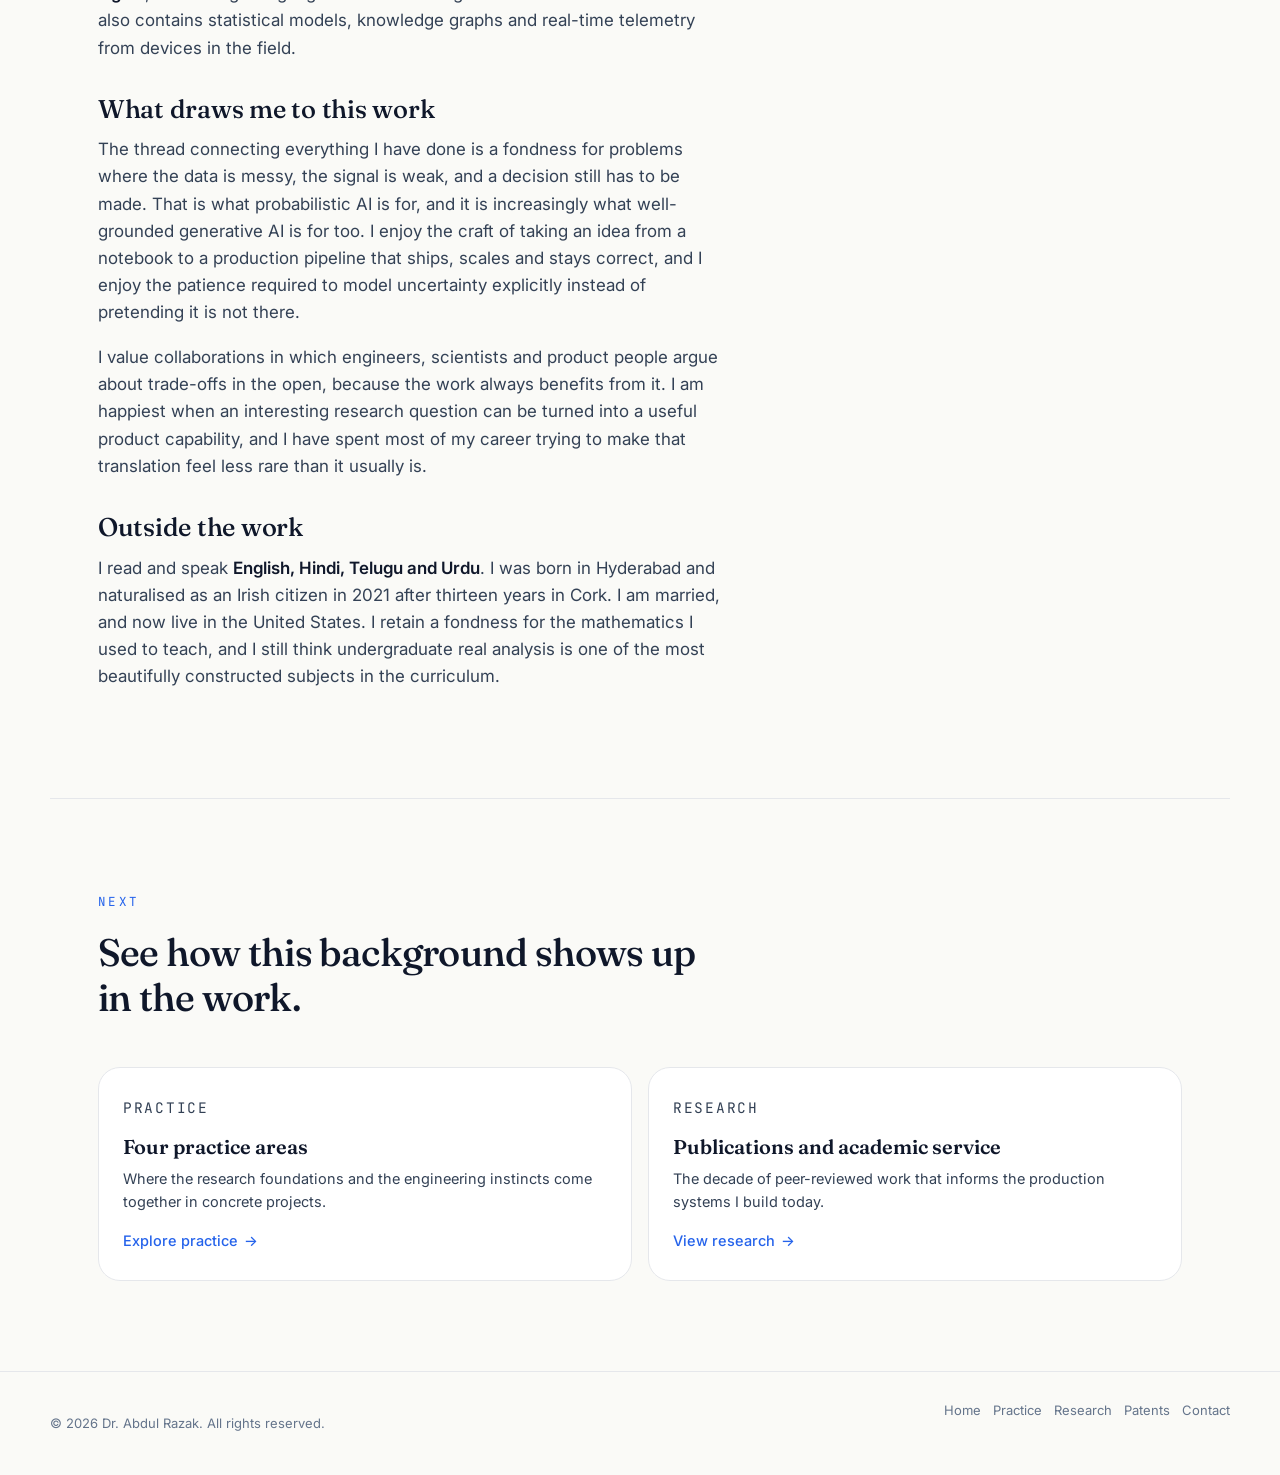
==== commit b510246f: "Feature profile photo in home hero and link conferences everywhere - Add portrait to the home hero a" ====
--- a/about.html
+++ b/about.html
@@ -76,11 +76,11 @@
             on how to elicit and reason about user preferences when stakeholders disagree about what
             matters most. The work produced exact and approximate algorithms that took preference
             information into account, and was published at
-            <a href="https://aaai.org/" target="_blank" rel="noopener noreferrer" title="Association for the Advancement of Artificial Intelligence">AAAI</a>,
-            <a href="https://www.ijcai.org/" target="_blank" rel="noopener noreferrer" title="International Joint Conference on Artificial Intelligence">IJCAI</a>,
-            <a href="https://www.auai.org/" target="_blank" rel="noopener noreferrer" title="Conference on Uncertainty in Artificial Intelligence">UAI</a>,
-            <a href="https://www.a4cp.org/" target="_blank" rel="noopener noreferrer" title="International Conference on Principles and Practice of Constraint Programming">CP</a> and
-            <a href="https://ictai.computer.org/" target="_blank" rel="noopener noreferrer" title="IEEE International Conference on Tools with Artificial Intelligence">ICTAI</a>
+            <a class="conf-link" href="https://aaai.org/" target="_blank" rel="noopener noreferrer" title="Association for the Advancement of Artificial Intelligence">AAAI</a>,
+            <a class="conf-link" href="https://www.ijcai.org/" target="_blank" rel="noopener noreferrer" title="International Joint Conference on Artificial Intelligence">IJCAI</a>,
+            <a class="conf-link" href="https://www.auai.org/" target="_blank" rel="noopener noreferrer" title="Conference on Uncertainty in Artificial Intelligence">UAI</a>,
+            <a class="conf-link" href="https://www.a4cp.org/" target="_blank" rel="noopener noreferrer" title="International Conference on Principles and Practice of Constraint Programming">CP</a> and
+            <a class="conf-link" href="https://ictai.computer.org/" target="_blank" rel="noopener noreferrer" title="IEEE International Conference on Tools with Artificial Intelligence">ICTAI</a>
             in collaboration with IBM Research Labs Dublin.
           </p>
 
--- a/assets/css/style.css
+++ b/assets/css/style.css
@@ -60,6 +60,19 @@
 }
 a:hover { color: var(--accent-deep); text-decoration: underline; }
 
+/* Conference name links that blend into prose and headings */
+.conf-link {
+  color: inherit;
+  text-decoration: none;
+  border-bottom: 1px dotted color-mix(in oklab, currentColor 45%, transparent);
+  transition: color 160ms ease, border-color 160ms ease;
+}
+.conf-link:hover {
+  color: var(--accent);
+  text-decoration: none;
+  border-bottom-color: currentColor;
+}
+
 .skip-link {
   position: absolute; top: -100px; left: 16px;
   background: var(--ink); color: var(--bg);
@@ -268,6 +281,23 @@
 }
 .quicklinks a:hover { color: var(--accent); background: var(--bg-soft); text-decoration: none; }
 
+.hero-aside {
+  display: flex;
+  flex-direction: column;
+  gap: clamp(16px, 2vw, 22px);
+}
+
+.hero-portrait {
+  width: 100%;
+  height: auto;
+  border-radius: var(--radius-lg);
+  border: 1px solid var(--line);
+  box-shadow: var(--shadow-lg);
+}
+@media (max-width: 880px) {
+  .hero-portrait { max-width: 420px; }
+}
+
 .hero-stats {
   display: grid;
   grid-template-columns: 1fr 1fr;
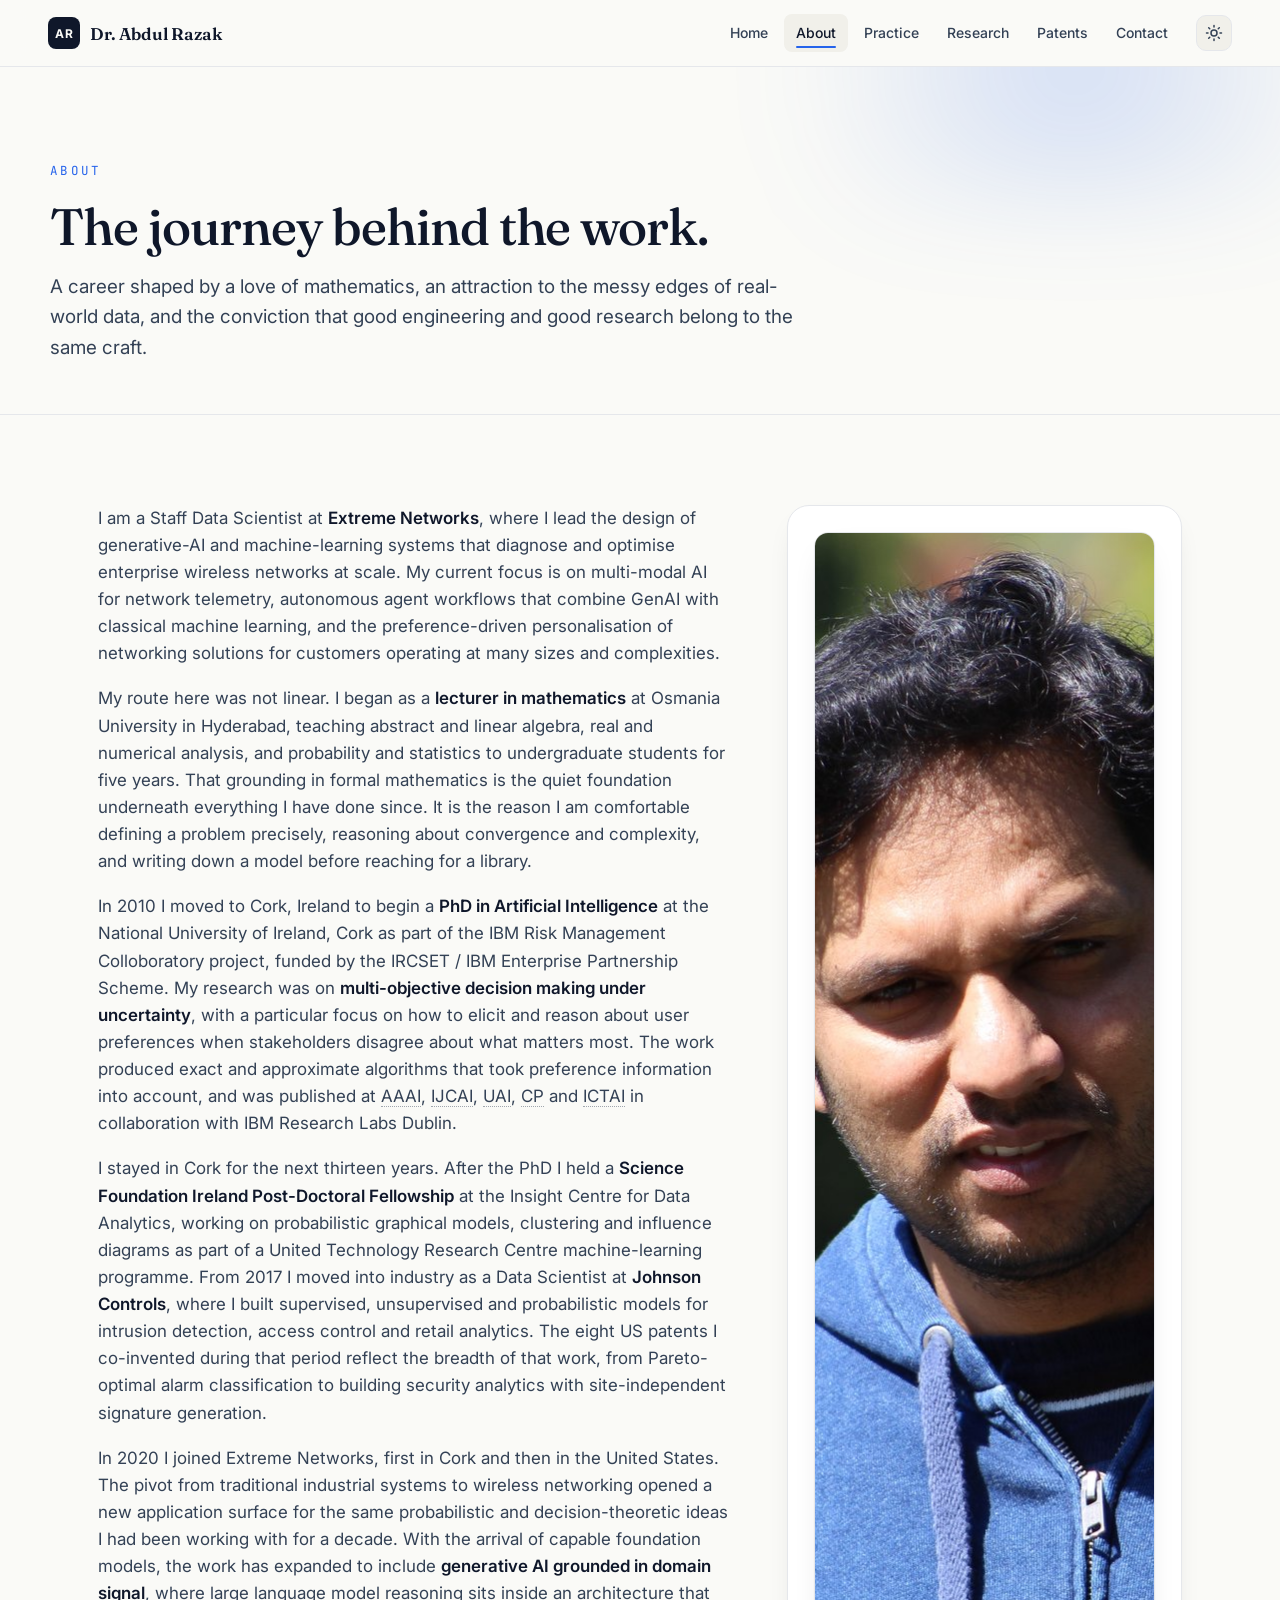
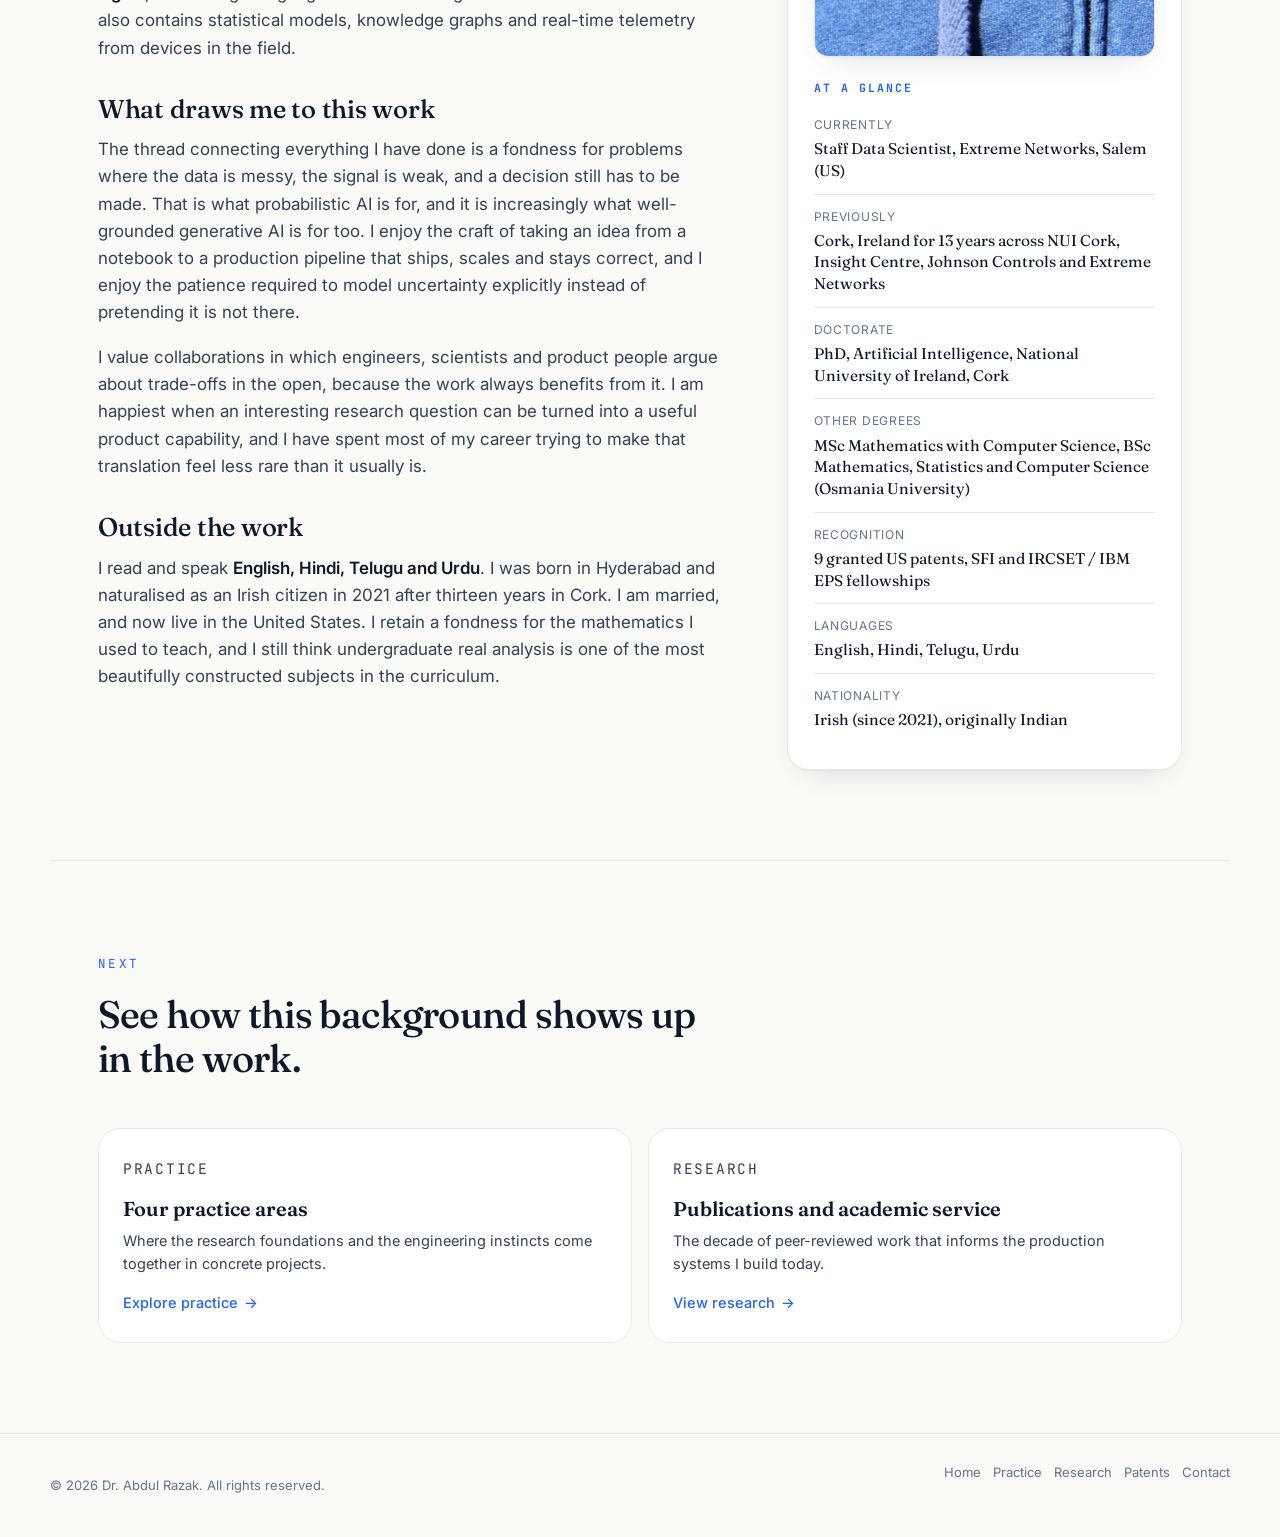
==== commit be12bd62: "Replace profile photo with a properly framed portrait - Crop a head-and-shoulders portrait (4:5) fro" ====
--- a/about.html
+++ b/about.html
@@ -136,7 +136,7 @@
         </div>
 
         <aside class="about-side" aria-label="At a glance">
-          <img class="profile-photo" src="assets/img/profile.jpg" width="1200" height="800" alt="Portrait of Dr. Abdul Razak" />
+          <img class="profile-photo" src="assets/img/profile.jpg" width="900" height="1125" alt="Portrait of Dr. Abdul Razak" />
           <h3>At a glance</h3>
           <dl>
             <div>
--- a/assets/css/style.css
+++ b/assets/css/style.css
@@ -289,13 +289,16 @@
 
 .hero-portrait {
   width: 100%;
-  height: auto;
+  max-width: 360px;
+  aspect-ratio: 4 / 5;
+  object-fit: cover;
+  object-position: center 22%;
   border-radius: var(--radius-lg);
   border: 1px solid var(--line);
   box-shadow: var(--shadow-lg);
 }
 @media (max-width: 880px) {
-  .hero-portrait { max-width: 420px; }
+  .hero-portrait { max-width: 320px; }
 }
 
 .hero-stats {
@@ -503,7 +506,9 @@
 .profile-photo {
   display: block;
   width: 100%;
-  height: auto;
+  aspect-ratio: 4 / 5;
+  object-fit: cover;
+  object-position: center 22%;
   border-radius: var(--radius);
   border: 1px solid var(--line);
   box-shadow: var(--shadow);
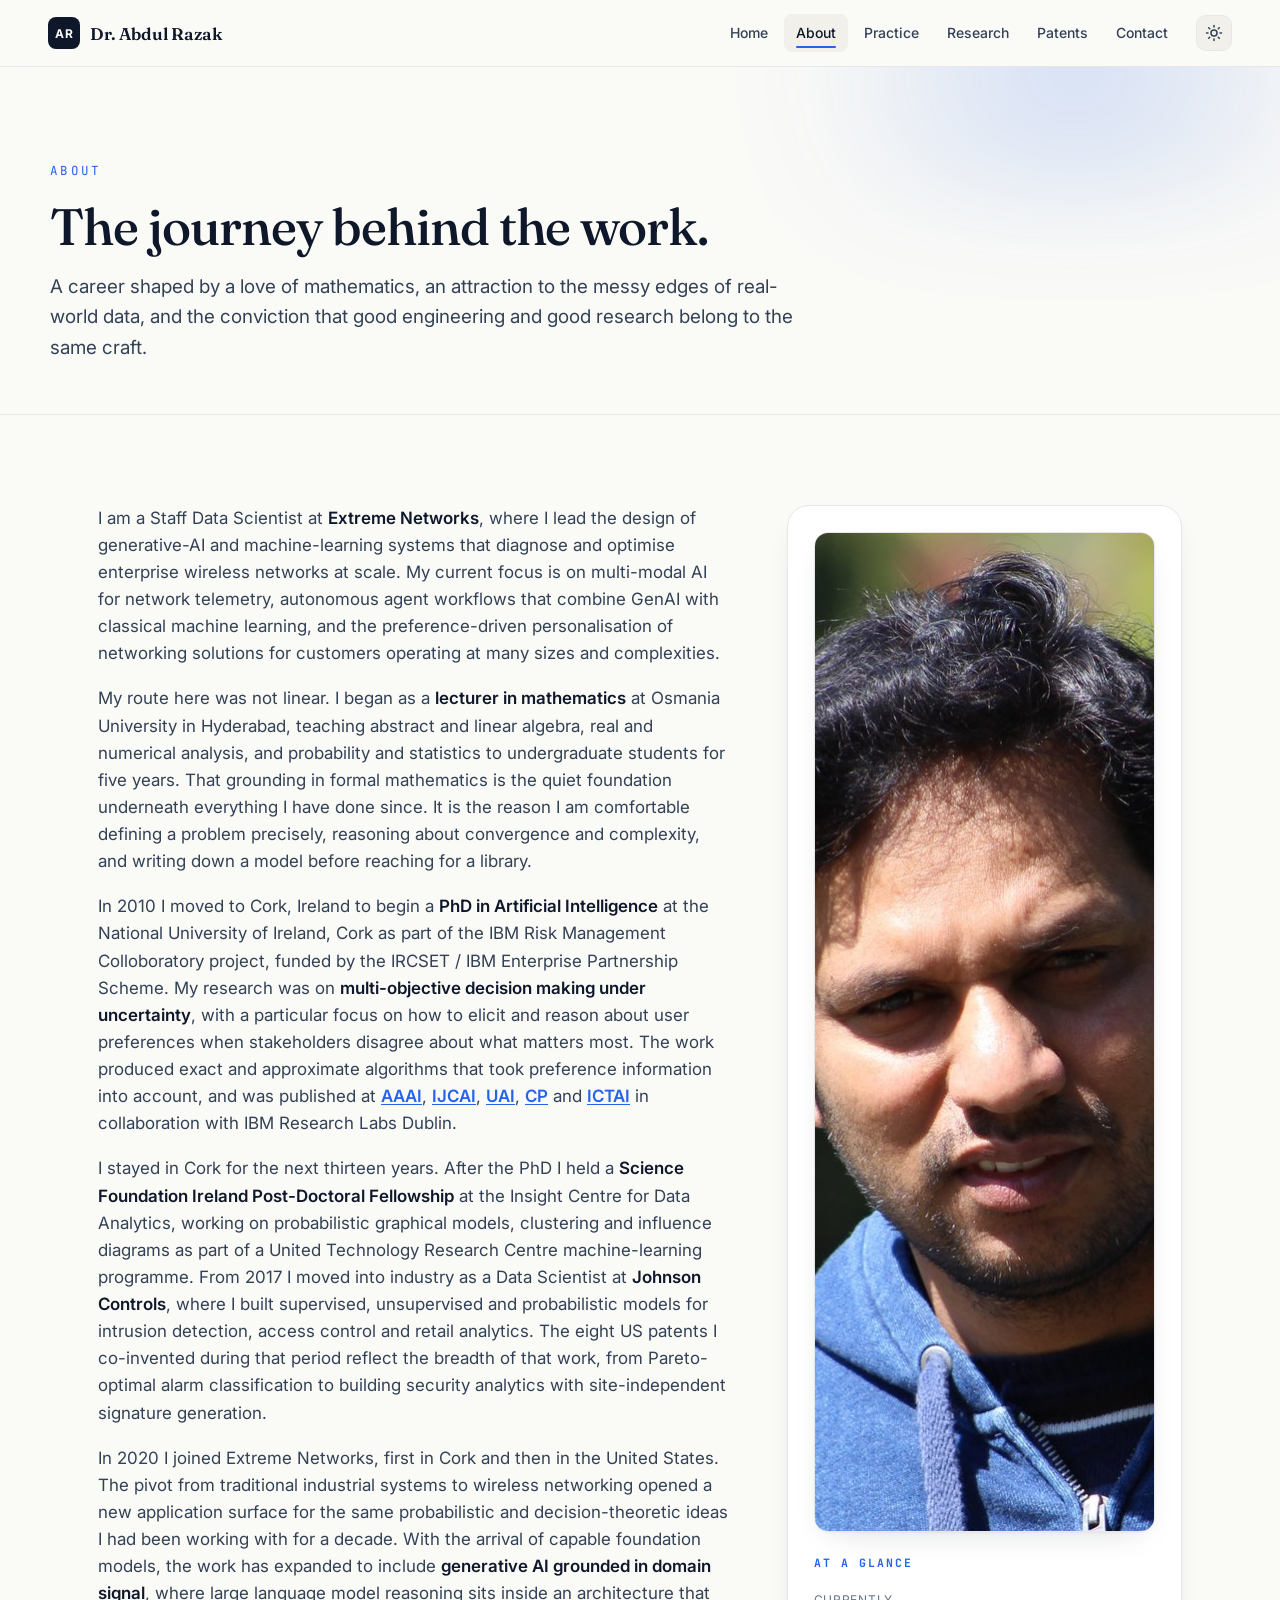
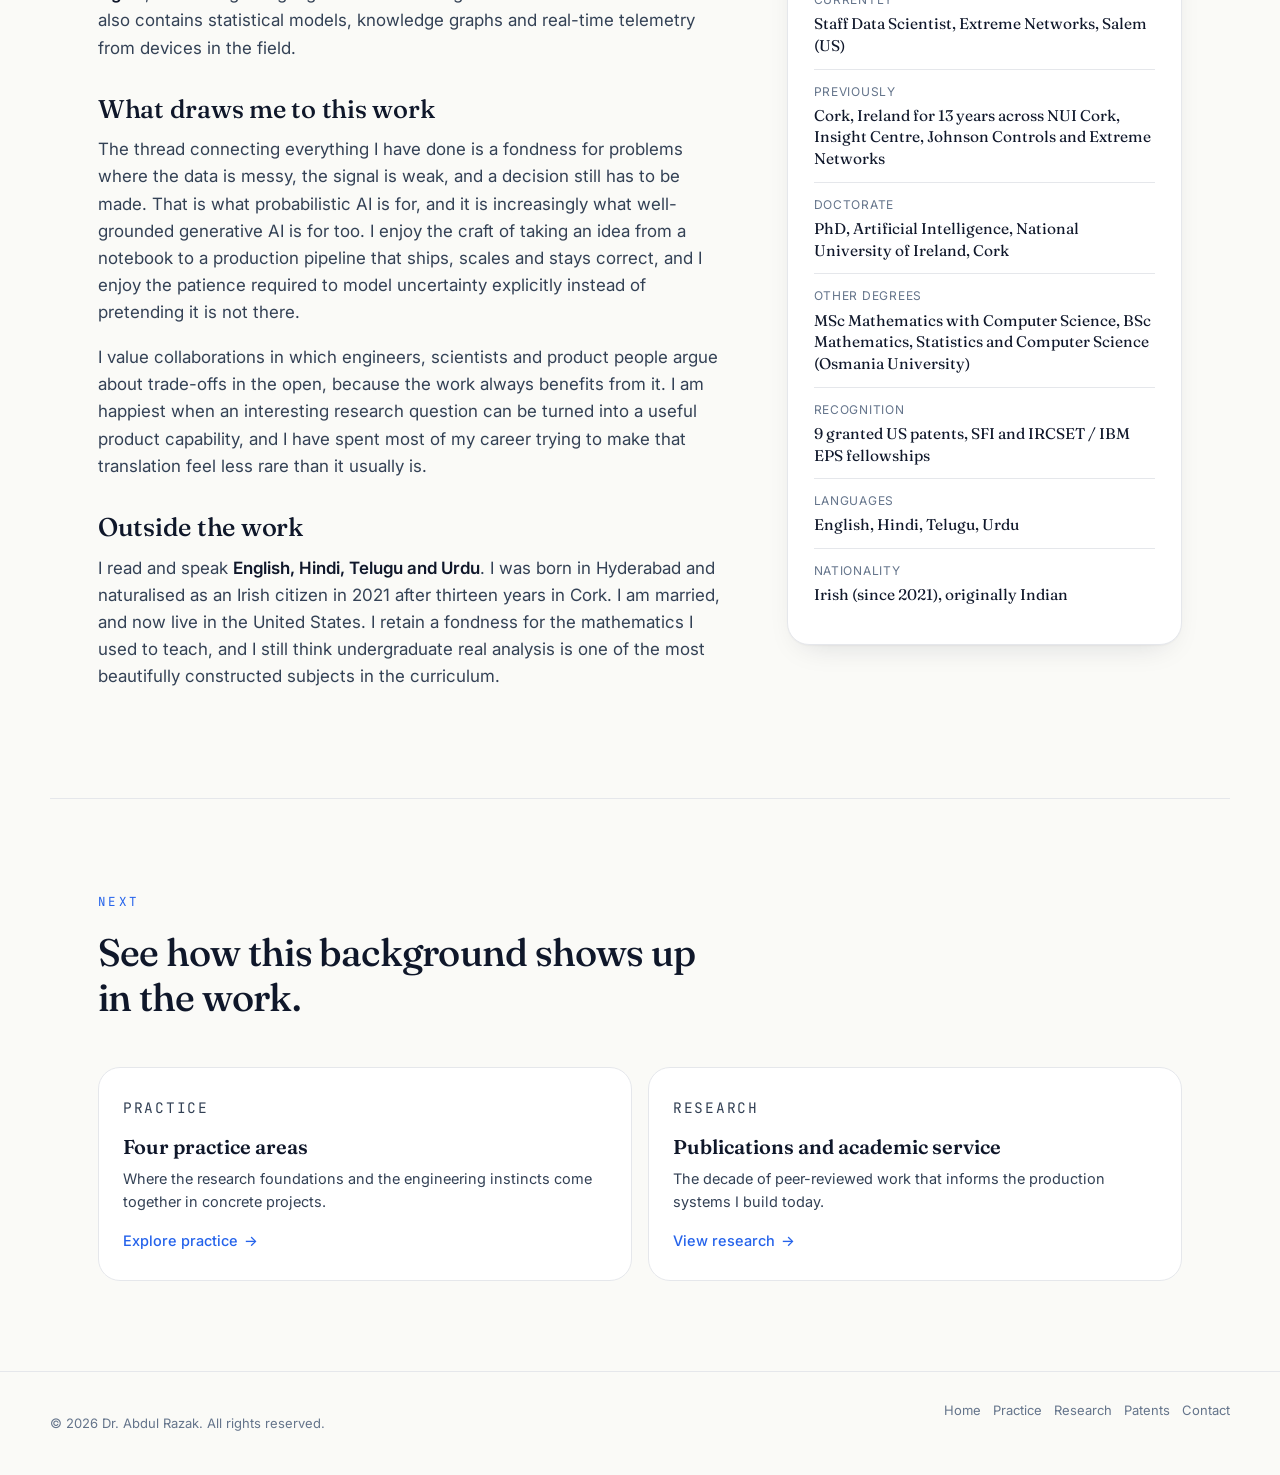
==== commit c7192600: "Make portrait squarer and colour clickable conference links blue - Recrop profile photo to a 1:1 squ" ====
--- a/about.html
+++ b/about.html
@@ -136,7 +136,7 @@
         </div>
 
         <aside class="about-side" aria-label="At a glance">
-          <img class="profile-photo" src="assets/img/profile.jpg" width="900" height="1125" alt="Portrait of Dr. Abdul Razak" />
+          <img class="profile-photo" src="assets/img/profile.jpg" width="1000" height="1000" alt="Portrait of Dr. Abdul Razak" />
           <h3>At a glance</h3>
           <dl>
             <div>
--- a/assets/css/style.css
+++ b/assets/css/style.css
@@ -60,17 +60,17 @@
 }
 a:hover { color: var(--accent-deep); text-decoration: underline; }
 
-/* Conference name links that blend into prose and headings */
+/* Conference name links: clearly coloured so they read as clickable */
 .conf-link {
-  color: inherit;
-  text-decoration: none;
-  border-bottom: 1px dotted color-mix(in oklab, currentColor 45%, transparent);
-  transition: color 160ms ease, border-color 160ms ease;
+  color: var(--accent);
+  font-weight: 600;
+  text-decoration: underline;
+  text-decoration-thickness: 1px;
+  text-underline-offset: 2px;
+  transition: color 160ms ease;
 }
 .conf-link:hover {
-  color: var(--accent);
-  text-decoration: none;
-  border-bottom-color: currentColor;
+  color: var(--accent-deep);
 }
 
 .skip-link {
@@ -289,16 +289,16 @@
 
 .hero-portrait {
   width: 100%;
-  max-width: 360px;
-  aspect-ratio: 4 / 5;
+  max-width: 340px;
+  aspect-ratio: 1 / 1;
   object-fit: cover;
-  object-position: center 22%;
+  object-position: center 18%;
   border-radius: var(--radius-lg);
   border: 1px solid var(--line);
   box-shadow: var(--shadow-lg);
 }
 @media (max-width: 880px) {
-  .hero-portrait { max-width: 320px; }
+  .hero-portrait { max-width: 300px; }
 }
 
 .hero-stats {
@@ -506,9 +506,9 @@
 .profile-photo {
   display: block;
   width: 100%;
-  aspect-ratio: 4 / 5;
+  aspect-ratio: 1 / 1;
   object-fit: cover;
-  object-position: center 22%;
+  object-position: center 18%;
   border-radius: var(--radius);
   border: 1px solid var(--line);
   box-shadow: var(--shadow);
@@ -583,13 +583,13 @@
   font-weight: 600;
 }
 .card-venue a {
-  color: inherit;
-  text-decoration: none;
-  border-bottom: 1px dotted currentColor;
+  color: var(--accent);
+  text-decoration: underline;
+  text-decoration-thickness: 1px;
+  text-underline-offset: 2px;
 }
 .card-venue a:hover {
-  color: var(--accent);
-  border-bottom-style: solid;
+  color: var(--accent-deep);
 }
 .card h3 {
   font-family: var(--serif);
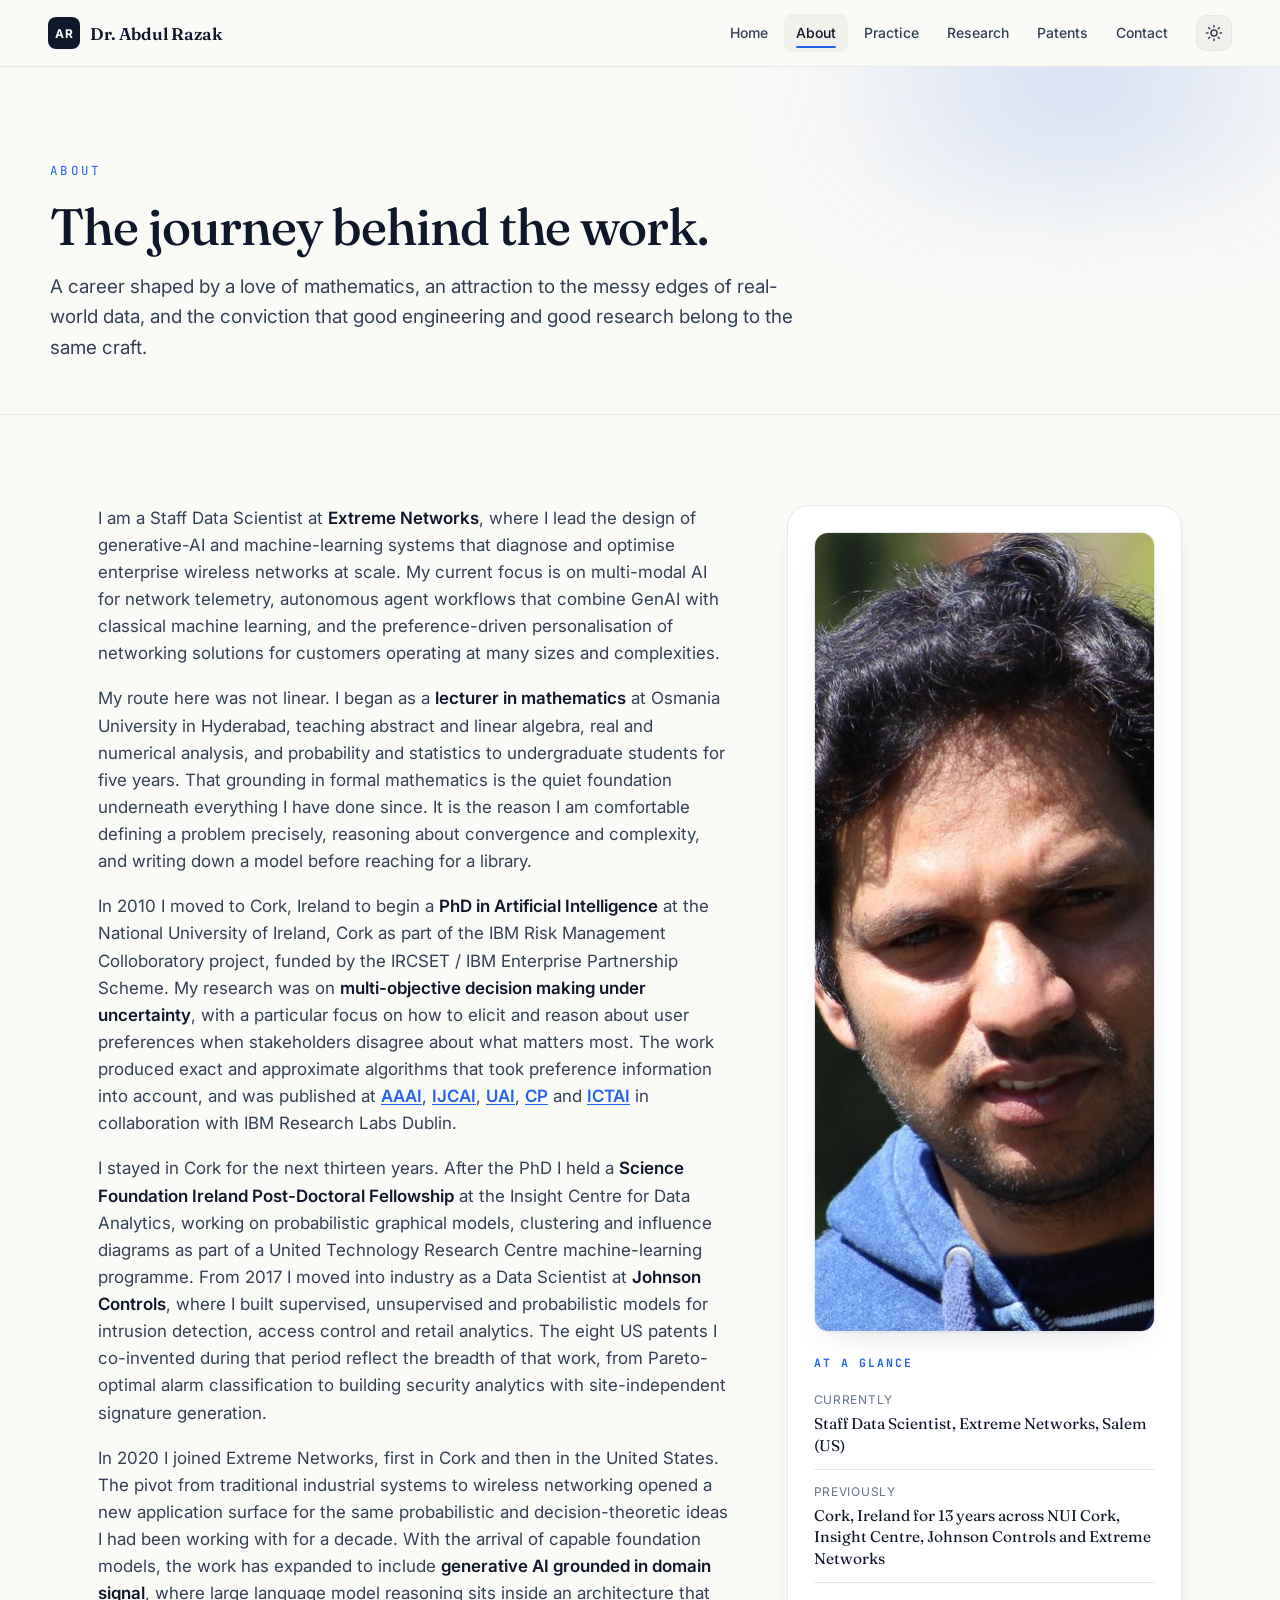
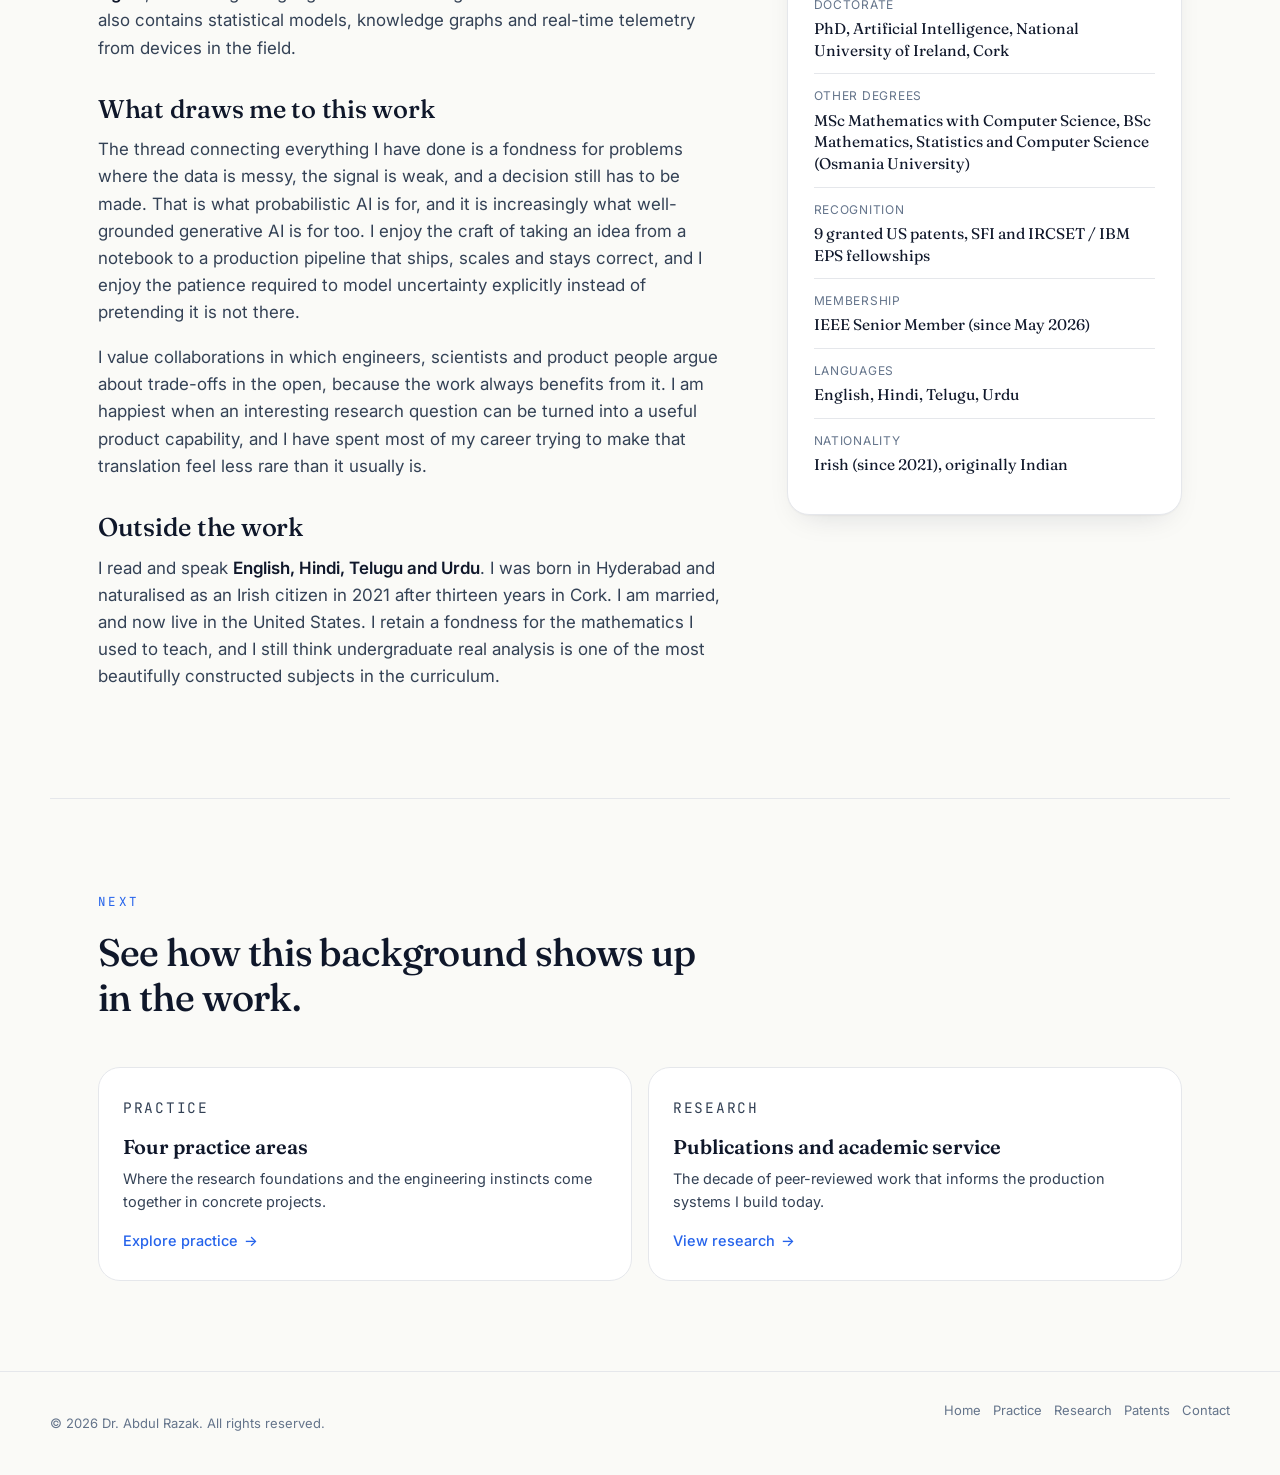
==== commit 377c044d: "Add IEEE Senior Member highlight and rebalance profile photo to 5:4 - Highlight IEEE Senior Member (" ====
--- a/about.html
+++ b/about.html
@@ -136,7 +136,7 @@
         </div>
 
         <aside class="about-side" aria-label="At a glance">
-          <img class="profile-photo" src="assets/img/profile.jpg" width="1000" height="1000" alt="Portrait of Dr. Abdul Razak" />
+          <img class="profile-photo" src="assets/img/profile.jpg" width="1000" height="800" alt="Portrait of Dr. Abdul Razak" />
           <h3>At a glance</h3>
           <dl>
             <div>
@@ -158,6 +158,10 @@
             <div>
               <dt>Recognition</dt>
               <dd>9 granted US patents, SFI and IRCSET / IBM EPS fellowships</dd>
+            </div>
+            <div>
+              <dt>Membership</dt>
+              <dd>IEEE Senior Member (since May 2026)</dd>
             </div>
             <div>
               <dt>Languages</dt>
--- a/assets/css/style.css
+++ b/assets/css/style.css
@@ -289,16 +289,16 @@
 
 .hero-portrait {
   width: 100%;
-  max-width: 340px;
-  aspect-ratio: 1 / 1;
+  max-width: 400px;
+  aspect-ratio: 5 / 4;
   object-fit: cover;
-  object-position: center 18%;
+  object-position: center 20%;
   border-radius: var(--radius-lg);
   border: 1px solid var(--line);
   box-shadow: var(--shadow-lg);
 }
 @media (max-width: 880px) {
-  .hero-portrait { max-width: 300px; }
+  .hero-portrait { max-width: 360px; }
 }
 
 .hero-stats {
@@ -330,6 +330,23 @@
   font-size: 12.5px;
   color: var(--ink-mute);
   letter-spacing: 0.02em;
+}
+
+.stat-ieee {
+  grid-column: 1 / -1;
+  flex-direction: row;
+  align-items: baseline;
+  gap: 10px;
+  background: var(--accent-soft);
+  border: 1px solid color-mix(in oklab, var(--accent) 32%, transparent);
+}
+.stat-ieee .stat-num {
+  font-size: 1.4rem;
+  color: var(--accent);
+}
+.stat-ieee .stat-label {
+  color: color-mix(in oklab, var(--accent) 78%, var(--ink));
+  font-weight: 500;
 }
 
 /* ---------- Inner-page hero (used on every page except Home) ---------- */
@@ -506,9 +523,9 @@
 .profile-photo {
   display: block;
   width: 100%;
-  aspect-ratio: 1 / 1;
+  aspect-ratio: 5 / 4;
   object-fit: cover;
-  object-position: center 18%;
+  object-position: center 20%;
   border-radius: var(--radius);
   border: 1px solid var(--line);
   box-shadow: var(--shadow);
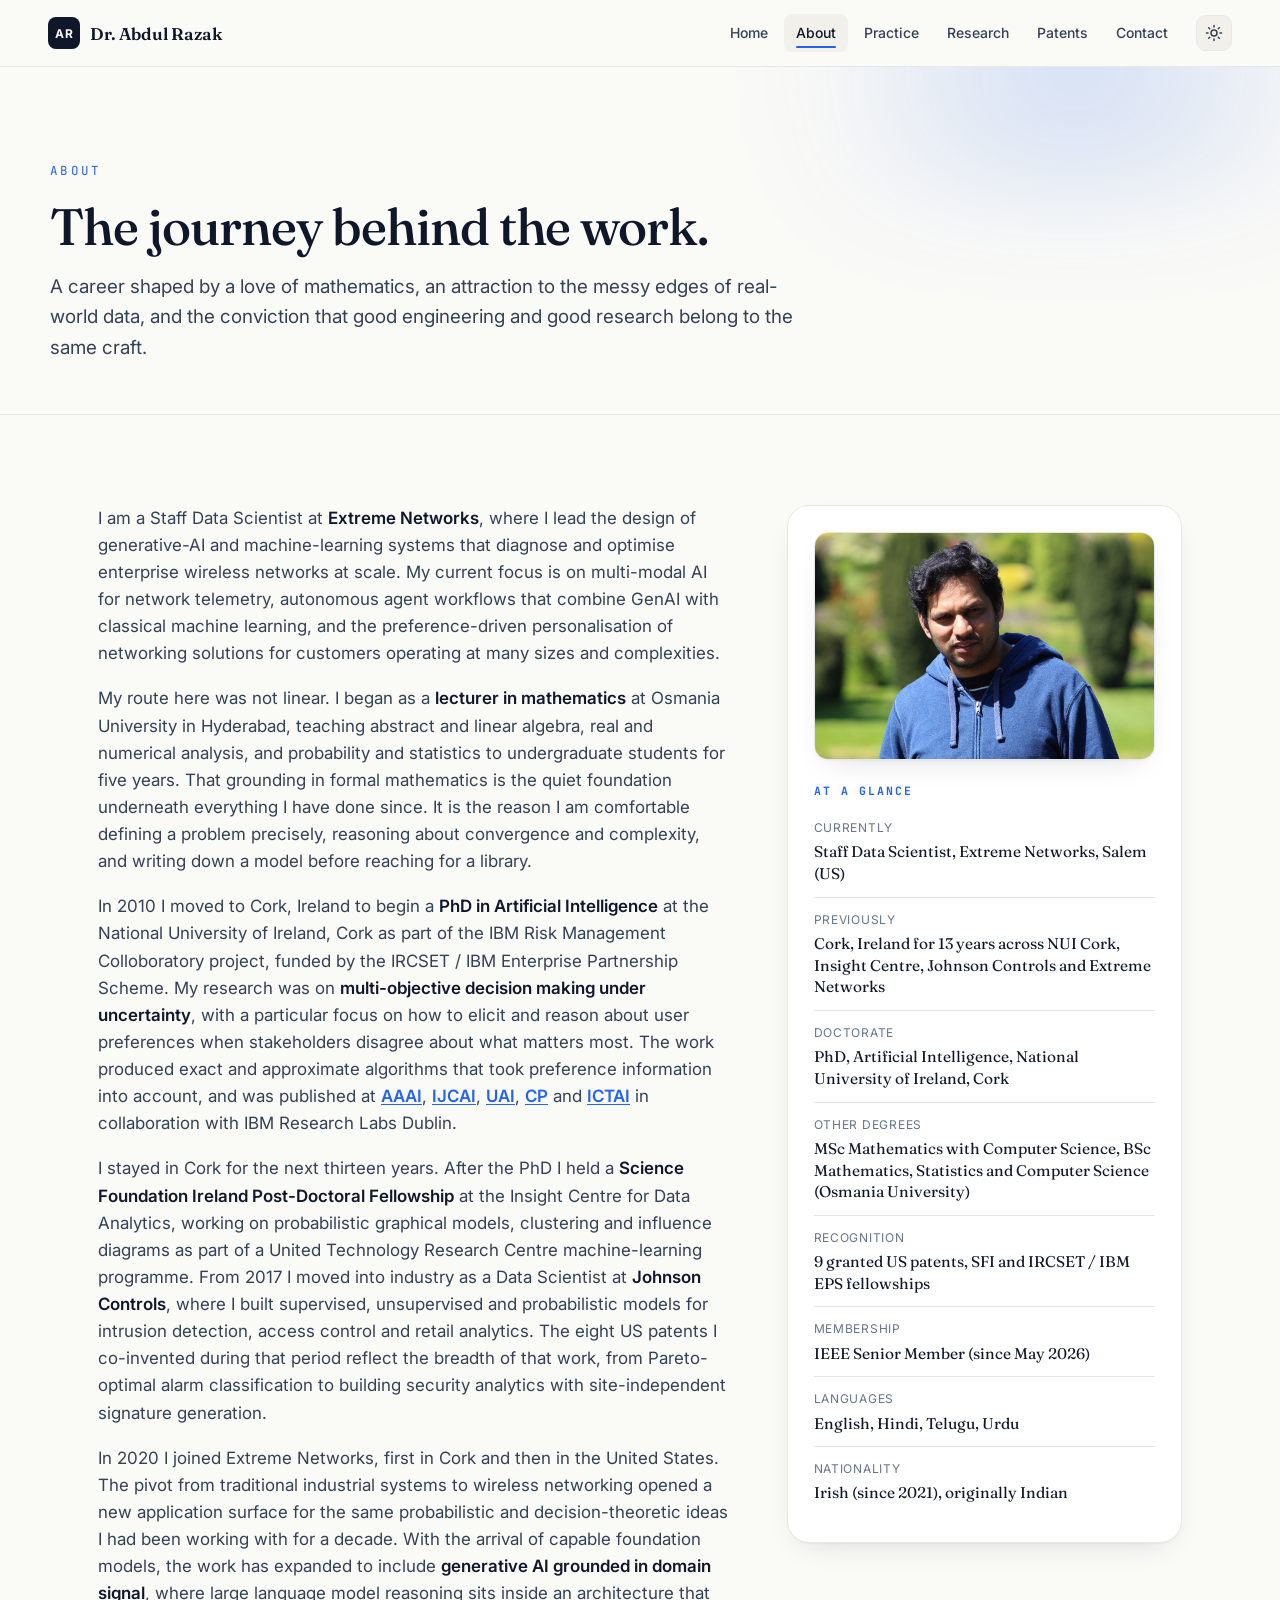
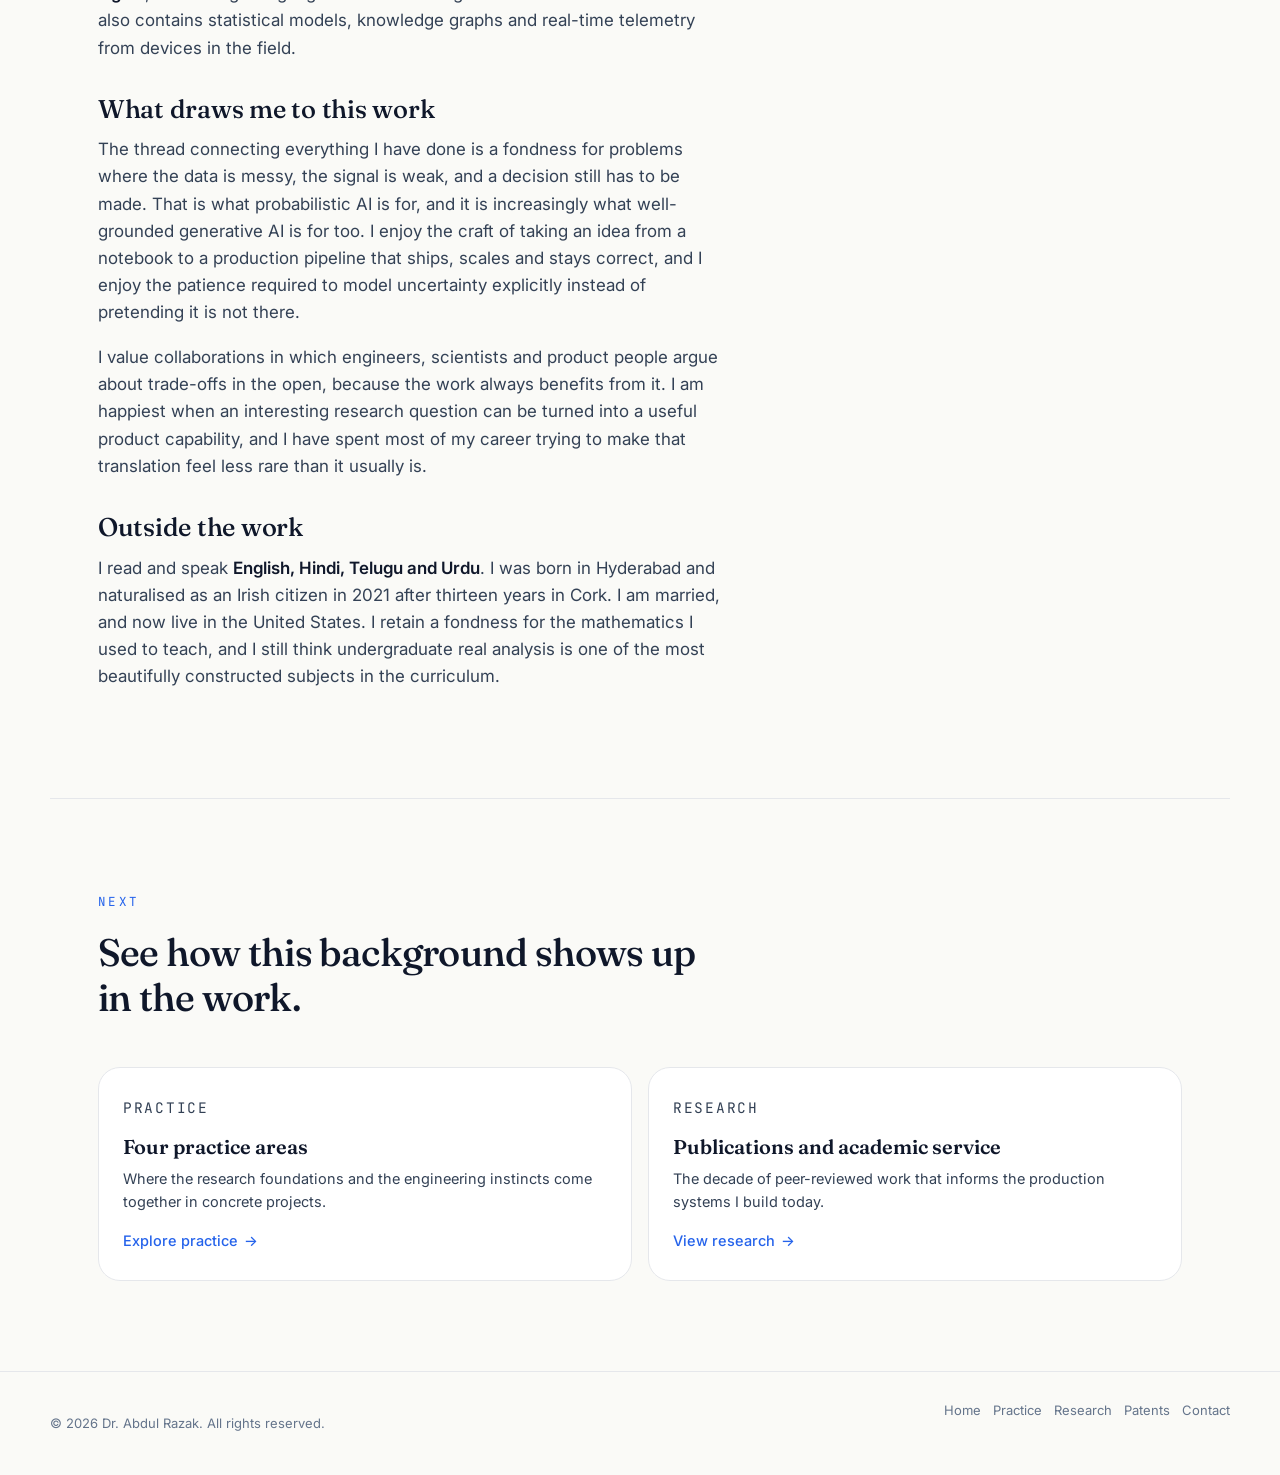
==== commit 0a5ba99a: "Show full uncropped photo and align it with the hero stats panel - Use the complete 3:2 frame (no le" ====
--- a/about.html
+++ b/about.html
@@ -136,7 +136,7 @@
         </div>
 
         <aside class="about-side" aria-label="At a glance">
-          <img class="profile-photo" src="assets/img/profile.jpg" width="1000" height="800" alt="Portrait of Dr. Abdul Razak" />
+          <img class="profile-photo" src="assets/img/profile.jpg" width="1200" height="800" alt="Portrait of Dr. Abdul Razak" />
           <h3>At a glance</h3>
           <dl>
             <div>
--- a/assets/css/style.css
+++ b/assets/css/style.css
@@ -288,17 +288,12 @@
 }
 
 .hero-portrait {
+  display: block;
   width: 100%;
-  max-width: 400px;
-  aspect-ratio: 5 / 4;
-  object-fit: cover;
-  object-position: center 20%;
+  height: auto;
   border-radius: var(--radius-lg);
   border: 1px solid var(--line);
   box-shadow: var(--shadow-lg);
-}
-@media (max-width: 880px) {
-  .hero-portrait { max-width: 360px; }
 }
 
 .hero-stats {
@@ -523,9 +518,7 @@
 .profile-photo {
   display: block;
   width: 100%;
-  aspect-ratio: 5 / 4;
-  object-fit: cover;
-  object-position: center 20%;
+  height: auto;
   border-radius: var(--radius);
   border: 1px solid var(--line);
   box-shadow: var(--shadow);
